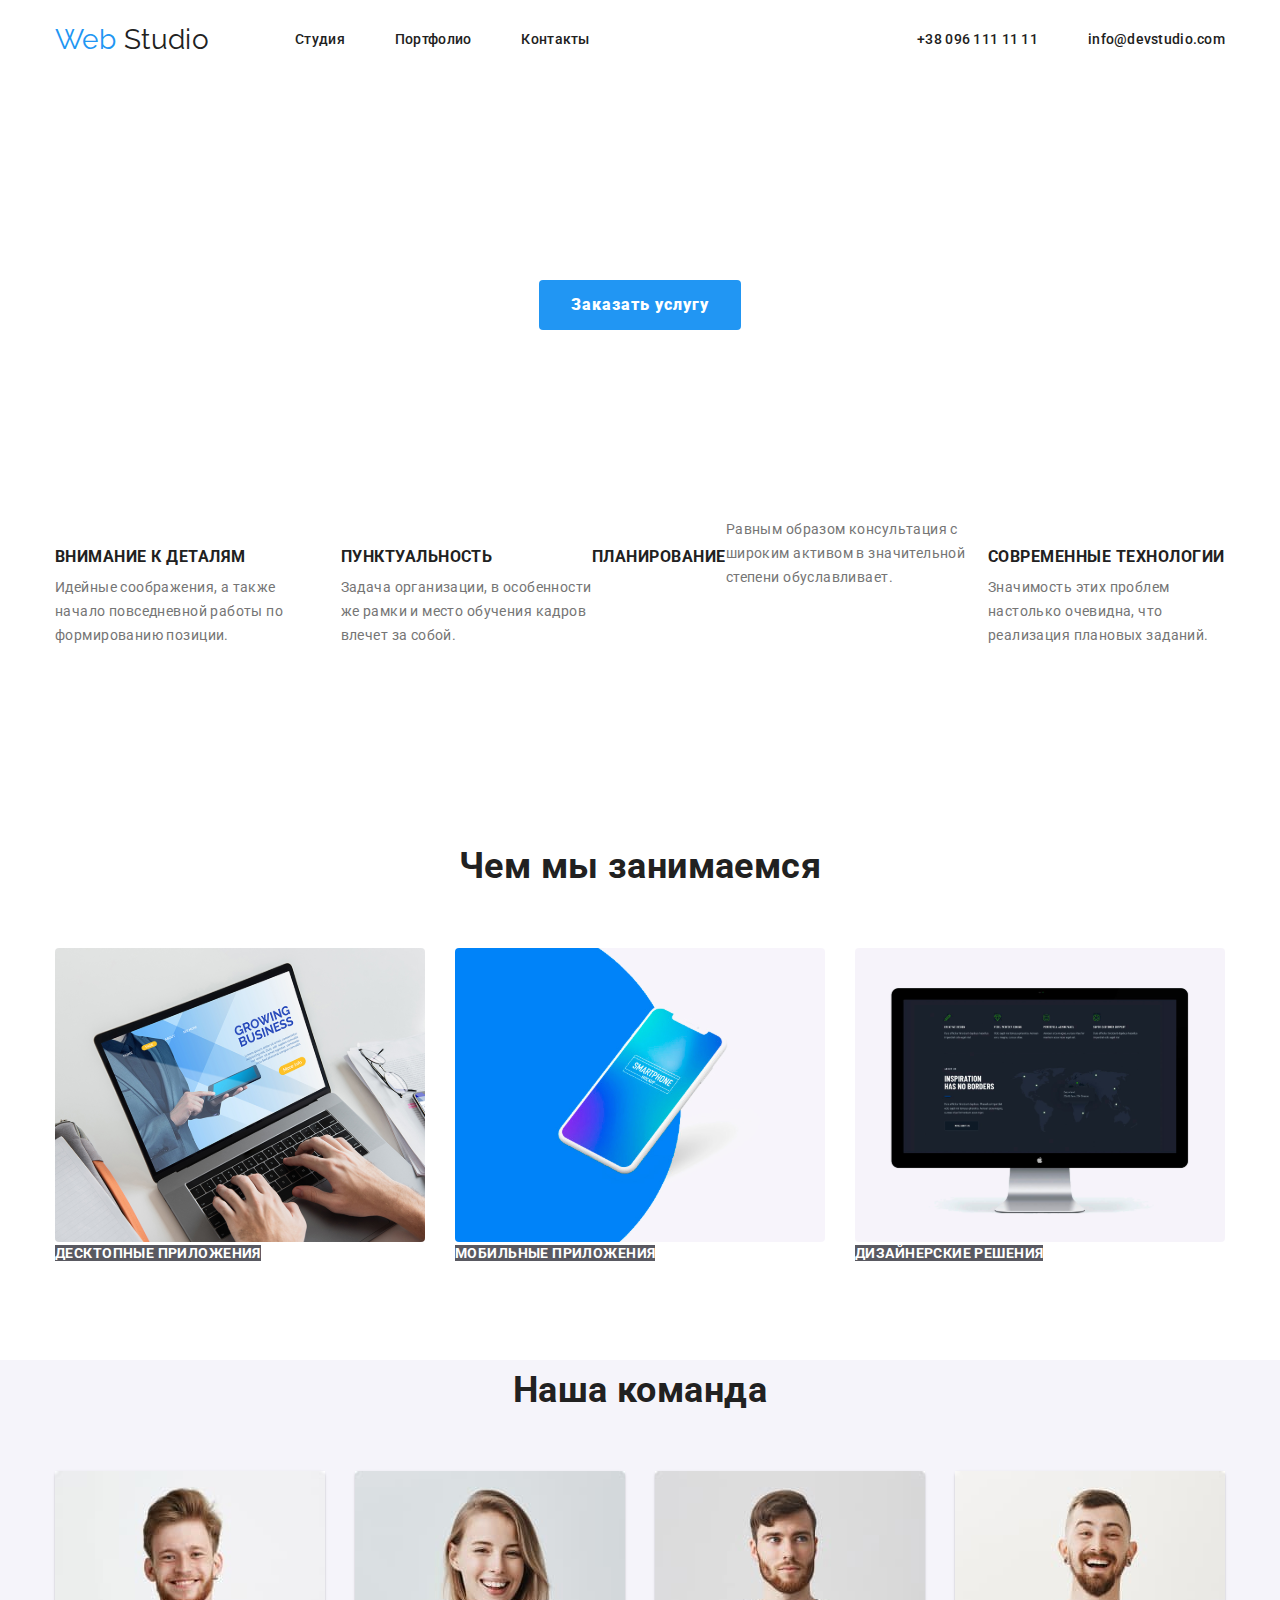
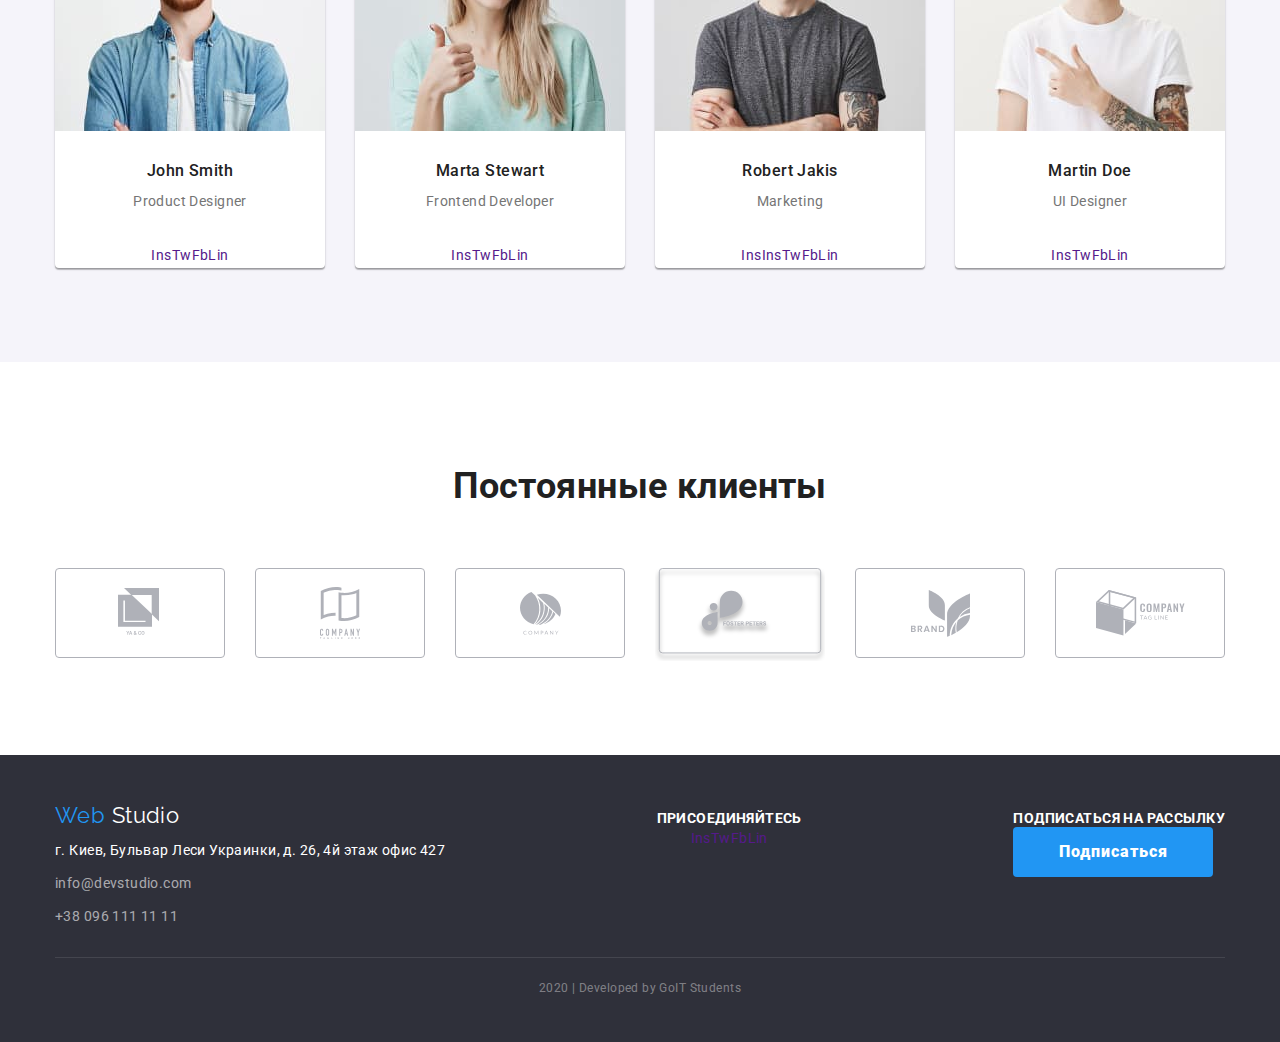
==== index.html @ 09b2787e "compress graphic" ====
<!DOCTYPE html>
<html lang="ru">
  <head>
    <meta charset="UTF-8" />
    <meta name="viewport" content="width=device-width, initial-scale=1.0" />
    <title>Web Studio</title>
    <link
      href="https://fonts.googleapis.com/css2?family=Raleway:wght@700&family=Roboto:wght@400;500;700;900&display=swap"
      rel="stylesheet"
    />
    <link
      rel="stylesheet"
      href="https://cdnjs.cloudflare.com/ajax/libs/modern-normalize/0.6.0/modern-normalize.min.css"
    />
    <link rel="stylesheet" href="./css/styles.css" />
  </head>
  <body>
    <!-- Head of page -->
    <header>
      <nav class="container site-nav">
        <a href="./index.html" class="logo list"><span>Web </span>Studio </a>
        <ul class="main-nav list">
          <li class="item"><a href="./index.html" class="link">Студия</a></li>
          <li class="item">
            <a href="./portfolio.html" class="link">Портфолио</a>
          </li>
          <li class="item"><a href="" class="link">Контакты</a></li>
        </ul>
        <ul class="contact-nav list">
          <li class="item">
            <a href="tel:+380961111111" class="link">+38 096 111 11 11</a>
          </li>
          <li class="item">
            <a href="mailto:info@devstudio.com" class="link"
              >info@devstudio.com</a
            >
          </li>
        </ul>
      </nav>
    </header>
    <main>
      <!-- Hero -->
      <section class="section hero">
        <h1 class="hero-title">эффективные решения для вашего бизнеса</h1>
        <a href="" class="button">Заказать услугу</a>
      </section>
      <!-- Feature 1 -->
      <section class="section">
        <div class="container">
          <ul class="features list">
            <li class="item">
             <h3 class="title">Внимание к деталям</h3>
              <p>
                Идейные соображения, а также начало повседневной работы по
                формированию позиции.
              </p>
            </li>
            <li class="item">
              <h3 class="title">Пунктуальность</h3>
              <p>
                Задача организации, в особенности же рамки и место обучения
                кадров влечет за собой.
              </p>
            </li>
            <h3 class="title">Планирование</h3>
              <p>
                Равным образом консультация с широким активом в значительной
                степени обуславливает.
              </p>
            </li>
            <li class="item">
              <h3 class="title">Современные технологии</h3>
              <p>
                Значимость этих проблем настолько очевидна, что реализация
                плановых заданий.
              </p>
            </li>
          </ul>
        </div>
      </section>
      <!-- Feature 2 -->
      <section class="section">
        <div class="container">
          <h2 class="section-title">Чем мы занимаемся</h2>
          <ul class="work list">
            <li class="item">
              <img src="./images/img1.svg" alt="" width="370" height="294" />
              <a href="" class="link">Десктопные приложения</a>
            </li>
            <li class="item">
              <img src="./images/img2.svg" alt="" width="370" height="294" />
              <a href="" class="link">Мобильные приложения</a>
            </li>
            <li class="item">
              <img src="./images/img3.svg" alt="" width="370" height="294" />
              <a href="" class="link">Дизайнерские решения</a>
            </li>
          </ul>
        </div>
      </section>
      <!-- Our Team -->
      <section class="section-team">
        <div class="container team-flex">
          <h2 class="section-title">Наша команда</h2>
          <ul class="team list">
            <li class="item">
              <img src="./images/photo1.jpg" alt="" width="270" height="260" />
              <h3 class="title">John Smith</h3>
              <p class="team-text">Product Designer</p>
              <ul class="social list">
                <li>
                  <a href="" aria-label="Ссылка на Instagram">Ins</a>
                </li>
                <li><a href="" aria-label="Ссылка на Twitter">Tw</a></li>
                <li><a href="" aria-label="Ссылка на Facebook">Fb</a></li>
                <li><a href="" aria-label="Ссылка на LinkedIn">Lin</a></li>
              </ul>
            </li>
            <li class="item">
              <img src="./images/photo2.jpg" alt="" width="270" height="260" />
              <h3 class="title">Marta Stewart</h3>
              <p class="team-text">Frontend Developer</p>
              <ul class="social list">
                <li>
                  <a href="" aria-label="Ссылка на Instagram">Ins</a>
                </li>
                <li><a href="" aria-label="Ссылка на Twitter">Tw</a></li>
                <li><a href="" aria-label="Ссылка на Facebook">Fb</a></li>
                <li><a href="" aria-label="Ссылка на LinkedIn">Lin</a></li>
              </ul>
            </li>
            <li class="item">
              <img src="./images/photo3.jpg" alt="" width="270" height="260" />
              <h3 class="title">Robert Jakis</h3>
              <p class="team-text">Marketing</p>
              <ul class="social list">
                <li>
                  <a href="" aria-label="Ссылка на Instagram">Ins</a>
                </li>
                <li>
                  <a href="" aria-label="Ссылка на Instagram">Ins</a>
                </li>
                <li><a href="" aria-label="Ссылка на Twitter">Tw</a></li>
                <li><a href="" aria-label="Ссылка на Facebook">Fb</a></li>
                <li><a href="" aria-label="Ссылка на LinkedIn">Lin</a></li>
              </ul>
            </li>
            <li class="item">
              <img src="./images/photo4.jpg" alt="" width="270" height="260" />
              <h3 class="title">Martin Doe</h3>
              <p class="team-text">UI Designer</p>
              <ul class="social list">
                <li>
                  <a href="" aria-label="Ссылка на Instagram">Ins</a>
                </li>
                <li><a href="" aria-label="Ссылка на Twitter">Tw</a></li>
                <li><a href="" aria-label="Ссылка на Facebook">Fb</a></li>
                <li><a href="" aria-label="Ссылка на LinkedIn">Lin</a></li>
              </ul>
            </li>
          </ul>
        </div>
      </section>
      <section class="section">
        <div class="container">
          <h2 class="section-title">Постоянные клиенты</h2>
          <ul class="list clients">
            <li class="item">
              <a href="">
                <img
                  src="./images/client1.svg"
                  alt="Лого компании"
                  width="175"
                  height="90"
                />
              </a>
            </li>
            <li class="item">
              <a href="">
                <img
                  src="./images/client2.svg"
                  alt="Лого компании"
                  width="175"
                  height="90"
                />
              </a>
            </li>
            <li class="item">
              <a href="">
                <img
                  src="./images/client3.svg"
                  alt="Лого компании"
                  width="175"
                  height="90"
                />
              </a>
            </li>
            <li class="item">
              <a href="">
                <img
                  src="./images/client4.svg"
                  alt="Лого компании"
                  width="175"
                  height="90"
                />
              </a>
            </li>
            <li class="item">
              <a href="">
                <img
                  src="./images/client5.svg"
                  alt="Лого компании"
                  width="175"
                  height="90"
                />
              </a>
            </li>
            <li class="item">
              <a href="">
                <img
                  src="./images/client6.svg"
                  alt="Лого компании"
                  width="175"
                  height="90"
                />
              </a>
            </li>
          </ul>
        </div>
      </section>
    </main>
    <!-- Footer -->
    <footer class="page-footer">
      <div class="container">
        <div class="footer-content">
          <div class="footer-contacts">
            <a href="./index.html" class="logo-footer list"
              ><span>Web </span>Studio
            </a>
            <address class="adress">
              <p class="adress-map">
                г. Киев, Бульвар Леси Украинки, д. 26, 4й этаж офис 427
              </p>
              <ul class="list">
                <li class="element">
                  <a href=" " class="link"> info@devstudio.com</a>
                </li>
                <li class="element">
                  <a href="" class="link"> +38 096 111 11 11</a>
                </li>
              </ul>
            </address>
          </div>
          <div class="footer-social">
            <p class="label">присоединяйтесь</p>
            <ul class="social list">
              <li>
                <a href="" aria-label="Ссылка на Instagram">Ins</a>
              </li>
              <li><a href="" aria-label="Ссылка на Twitter">Tw</a></li>
              <li><a href="" aria-label="Ссылка на Facebook">Fb</a></li>
              <li><a href="" aria-label="Ссылка на LinkedIn">Lin</a></li>
            </ul>
          </div>
          <div class="subscribe">
            <p class="label">подписаться на рассылку</p>
            <a href="" class="button">Подписаться</a>
          </div>
        </div>
        <p class="copyright">
          2020 | Developed by GoIT Students
        </p>
      </div>
    </footer>
  </body>
</html>
---- css/styles.css ----
:root {
  --primary-text-color: #757575;
  --title-text-color: #212121;
  --font-text-color: #ffffff;
  --button-color: #2196f3;
  --primary-white-color: #ffffff;
  --secondary-bgr-color: #f5f4fa;
  --link-bgr-color: rgba(47, 48, 58, 0.8);
  --footer-bgr-color: #2f303a;
}
body {
  background-color: var(--primary-white-color);
  color: var(--primary-text-color);
  font-family: "Roboto", sans-serif;
  letter-spacing: 0.03em;
  font-size: 14px;
  line-height: 1.71;
}

/* Utilities */

.container {
  width: 1200px;
  padding-left: 15px;
  padding-right: 15px;
  margin-left: auto;
  margin-right: auto;
}

.list {
  list-style: none;
  margin: 0;
  padding: 0;
  text-decoration: none;
}

p {
  margin: 0;
  padding: 0;
}

a {
  text-decoration: none;
}

img {
  display: block;
  max-width: 100%;
  height: auto;
}

/* Site nav */

.site-nav {
  display: flex;
  align-items: center;
}

/* Logo */
.logo {
  color: var(--title-text-color);
  font-family: "Raleway", sans-serif;
  font-size: 28px;
  line-height: 1.14;
  text-decoration: none;
}

.logo span {
  color: var(--button-color);
}

.logo:hover,
.logo:focus {
  color: var(--button-color);
}

.main-nav .link {
  display: block;
  padding-top: 32px;
  padding-bottom: 32px;

  font-weight: 500;
  line-height: 1.14;
  letter-spacing: 0.02em;
  color: var(--title-text-color);
  cursor: pointer;
}

.main-nav {
  display: flex;
  margin-left: 86px;
}

.main-nav .item + .item {
  margin-left: 50px;
}

.contact-nav {
  display: flex;
  margin-left: auto;
}

.contact-nav .item + .item {
  margin-left: 50px;
}

.contact-nav .link {
  font-weight: 500;
  line-height: 1.14;
  letter-spacing: 0.02em;
  color: var(--title-text-color);
  cursor: pointer;
}
.link:hover,
.link:focus {
  color: var(--button-color);
}

.sub {
  font-weight: 400;
  font-size: 16px;
  line-height: 1.87;
}

/* Hero */

.hero {
  text-align: center;
}

.hero-title {
  margin-top: 0;
  margin-bottom: 46px;
  font-weight: 900;
  font-size: 44px;
  line-height: 1.36;
  letter-spacing: 0.06em;
  text-transform: uppercase;

  color: var(--font-text-color);
}
/* Section */

.section {
  padding-top: 94px;
  padding-bottom: 94px;
}

.section-title {
  margin-top: 0;
  margin-bottom: 50px;
  font-weight: 700;
  font-size: 36px;
  text-align: center;
  color: var(--title-text-color);
}

/* Features */

.features {
  display: flex;
}

.features .item {
  max-width: 270px;
}

.features .item + .item {
  margin-left: 30px;
}

.features .title {
  margin: 0;
  padding-top: 30px;
  padding-bottom: 10px;
  font-weight: 700;
  line-height: 1.14;
  letter-spacing: 0.03em;
  text-transform: uppercase;
  color: var(--title-text-color);
}

/* Work list */

.work {
  display: flex;
}

.work .item {
  max-width: 370px;
  border-radius: 4px;
}

.work .item + .item {
  margin-left: 30px;
}

.work a {
  color: var(--font-text-color);
  font-weight: 700;
  line-height: 1.14;
  text-align: center;
  text-transform: uppercase;
}

.work .link {
  background-color: var(--link-bgr-color);
  cursor: pointer;
}

/* Team */

.section-team {
  padding-top: 94;
  padding-bottom: 94px;
  background-color: var(--secondary-bgr-color);
}

.team {
  display: flex;
}

.team .item {
  max-width: 270px;
  text-align: center;
  box-shadow: 0px 2px 1px rgba(0, 0, 0, 0.2), 0px 1px 1px rgba(0, 0, 0, 0.14),
    0px 1px 3px rgba(0, 0, 0, 0.12);
  border-radius: 4px;
  background-color: var(--primary-white-color);
}

.team .item + .item {
  margin-left: 30px;
}

.team .title {
  margin: 0;
  padding-top: 30px;
  padding-bottom: 10px;
  font-weight: 500;
  font-size: 16px;
  line-height: 1.19;
  color: var(--title-text-color);
}

.team-text {
  margin-bottom: 29.88px;
}

.button {
  display: inline-block;
  min-width: 200px;
  border-radius: 4px;
  padding: 10px 32px;
  text-align: center;
  font-weight: 900;
  font-size: 16px;
  line-height: 1.87;
  letter-spacing: 0.06em;

  color: var(--font-text-color);
  background-color: var(--button-color);

  cursor: pointer;
}
.button:hover,
.button:focus {
  color: var(--primary-white-color);
}

.social {
  display: flex;
  justify-content: center;
}

/* 
Clients */

.clients {
  display: flex;
}
.clients .item {
  max-width: 170px;
  cursor: pointer;
}

.clients .item + .item {
  margin-left: 30px;
}

.clients .item:hover,
.clients .item:focus {
  background-color: var(--button-color);
}

/* Portfolio */

.section-examples {
  padding-top: 94px;
  padding-top: 94px;
}

.button-secondary {
  display: inline-block;
  border-radius: 4px;
  padding: 6px 22px;
  border-width: 0;

  font-weight: 500;
  font-size: 16px;
  line-height: 1.63;
  text-align: center;
  color: var(--title-text-color);
  background-color: var(--secondary-bgr-color);

  cursor: pointer;
}
.button-secondary:hover,
.button-secondary:focus {
  color: var(--button-color);
}

.button-flex {
  display: flex;
  justify-content: center;
  padding-bottom: 50px;
}

.button-flex .item + .item {
  margin-left: 8px;
}

.button-secondary:hover,
.button-secondary:focus {
  color: var(--button-color);
}

.examples {
  display: flex;
  padding-bottom: 94px;
}

.flex-container {
  display: flex;
  flex-wrap: wrap;
}

.flex-element {
  max-width: 370px;
  margin-right: 30px;
  margin-bottom: 30px;
  border-top-left-radius: 5px;
  border-top-right-radius: 5px;
}

.flex-element:nth-child(3n) {
  margin-right: 0;
}

.flex-element:nth-last-child(-n + 3) {
  margin-bottom: 0;
}

.list-title {
  margin: 0;
  padding-bottom: 4px;
  font-weight: 700;
  font-size: 18px;
  line-height: 2;
  letter-spacing: 0.06em;
  color: var(--title-text-color);
}

.background-text {
  font-weight: normal;
  font-size: 18px;
  line-height: 1.56;
  color: var(--font-text-color);
}

.content {
  padding: 20px 24px;
  border-bottom: 1px solid #eeeeee;
  border-left: 1px solid #eeeeee;
  border-right: 1px solid #eeeeee;
  border-bottom-left-radius: 5px;
  border-bottom-right-radius: 5px;
}

/* Footer */
.page-footer {
  padding-top: 48px;
  padding-bottom: 21px;
  background-color: var(--footer-bgr-color);
}

.footer-content {
  display: flex;
  align-items: baseline;
  justify-content: space-between;
  padding-bottom: 28px;
}

.logo-footer {
  display: inline-block;
  margin-bottom: 10px;

  color: var(--font-text-color);
  font-family: "Raleway", sans-serif;
  font-size: 22px;
  line-height: 1.18;
  text-decoration: none;
}
.logo-footer span {
  color: var(--button-color);
}

.copyright {
  padding-top: 18px;
  padding-bottom: 21px;
  border-top: 1px solid rgba(255, 255, 255, 0.1);

  background-color: var(--footer-bgr-color);
  font-weight: 400;
  font-size: 12px;
  line-height: 2;
  text-align: center;
  color: rgba(255, 255, 255, 0.4);
}

.label {
  font-weight: 700;
  line-height: 1.14;
  text-transform: uppercase;
  color: var(--font-text-color);
}

.adress {
  font-style: normal;
  font-weight: 400;
  color: var(--font-text-color);
  text-decoration: none;
}
.adress .link {
  font-weight: 400;
  color: rgba(255, 255, 255, 0.6);
}
.adress .element + .element {
  margin-top: 9px;
}
.adress-map {
  margin-bottom: 9px;
}
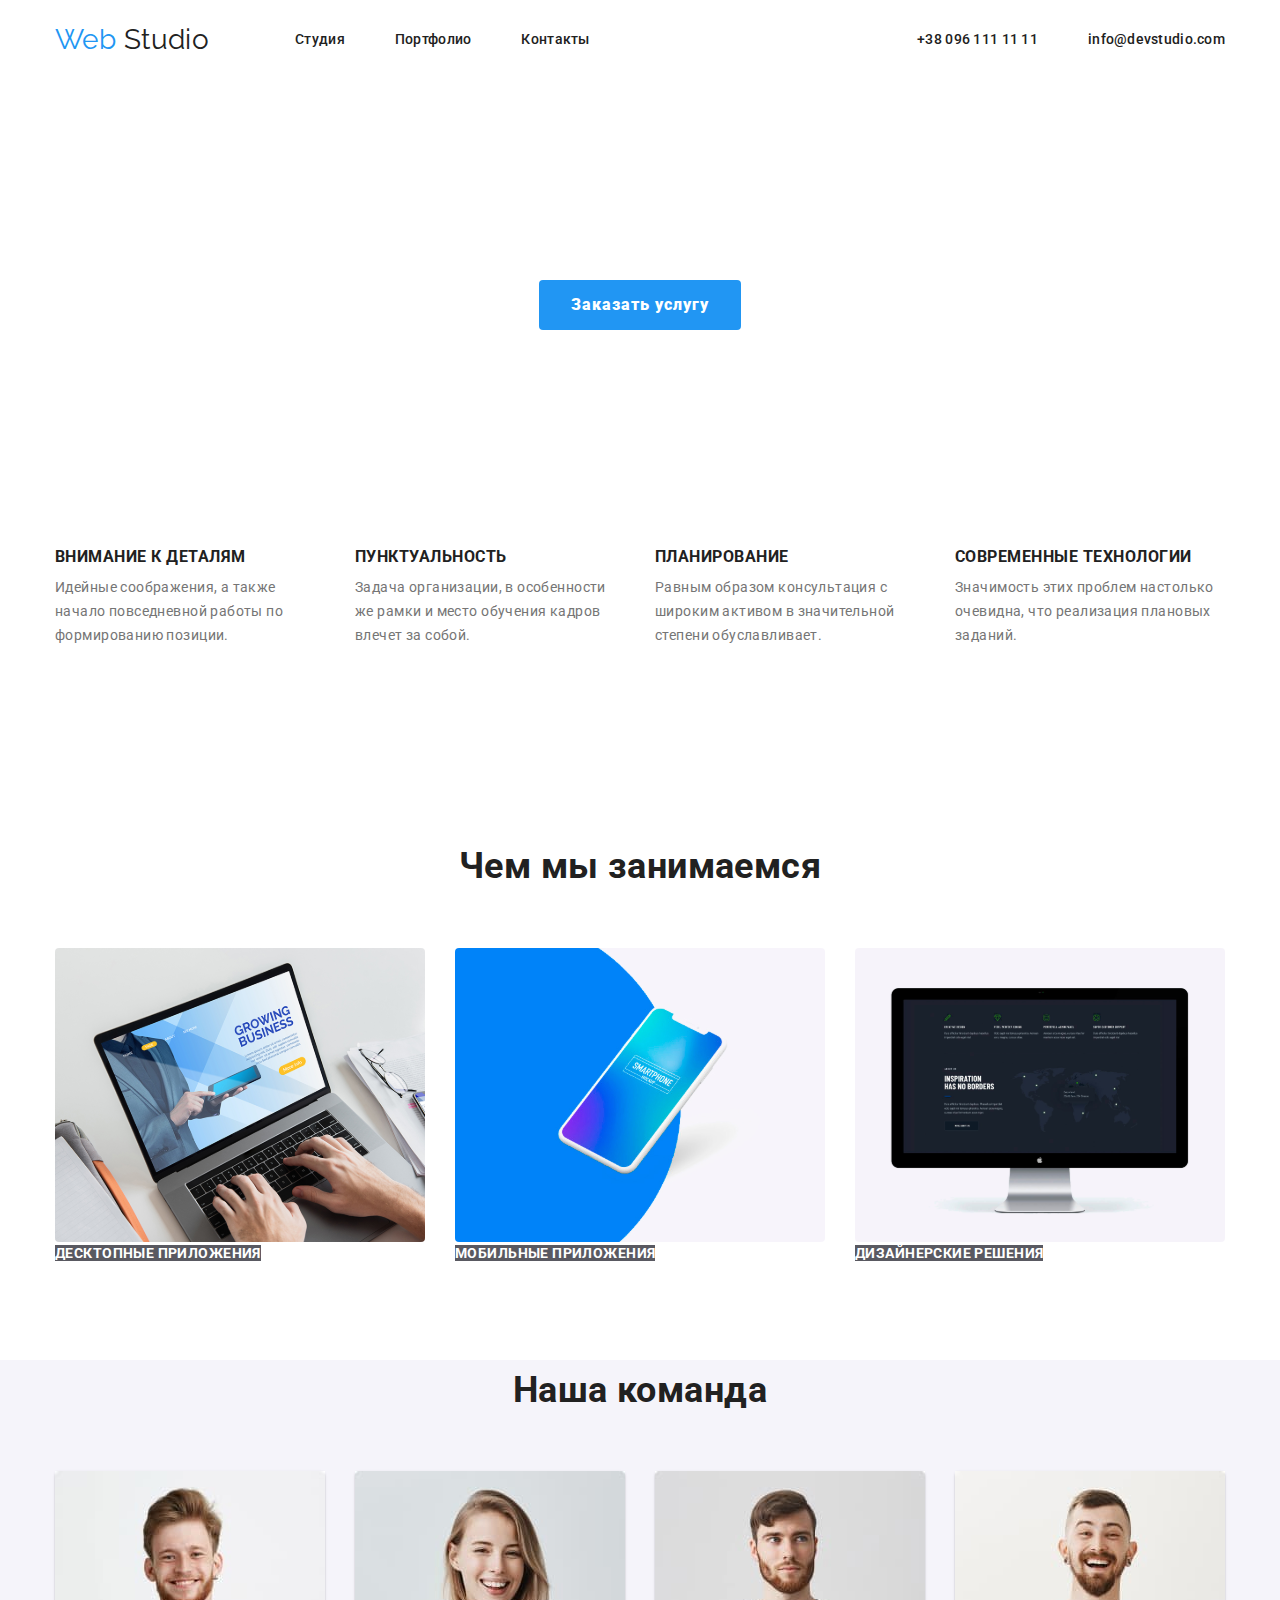
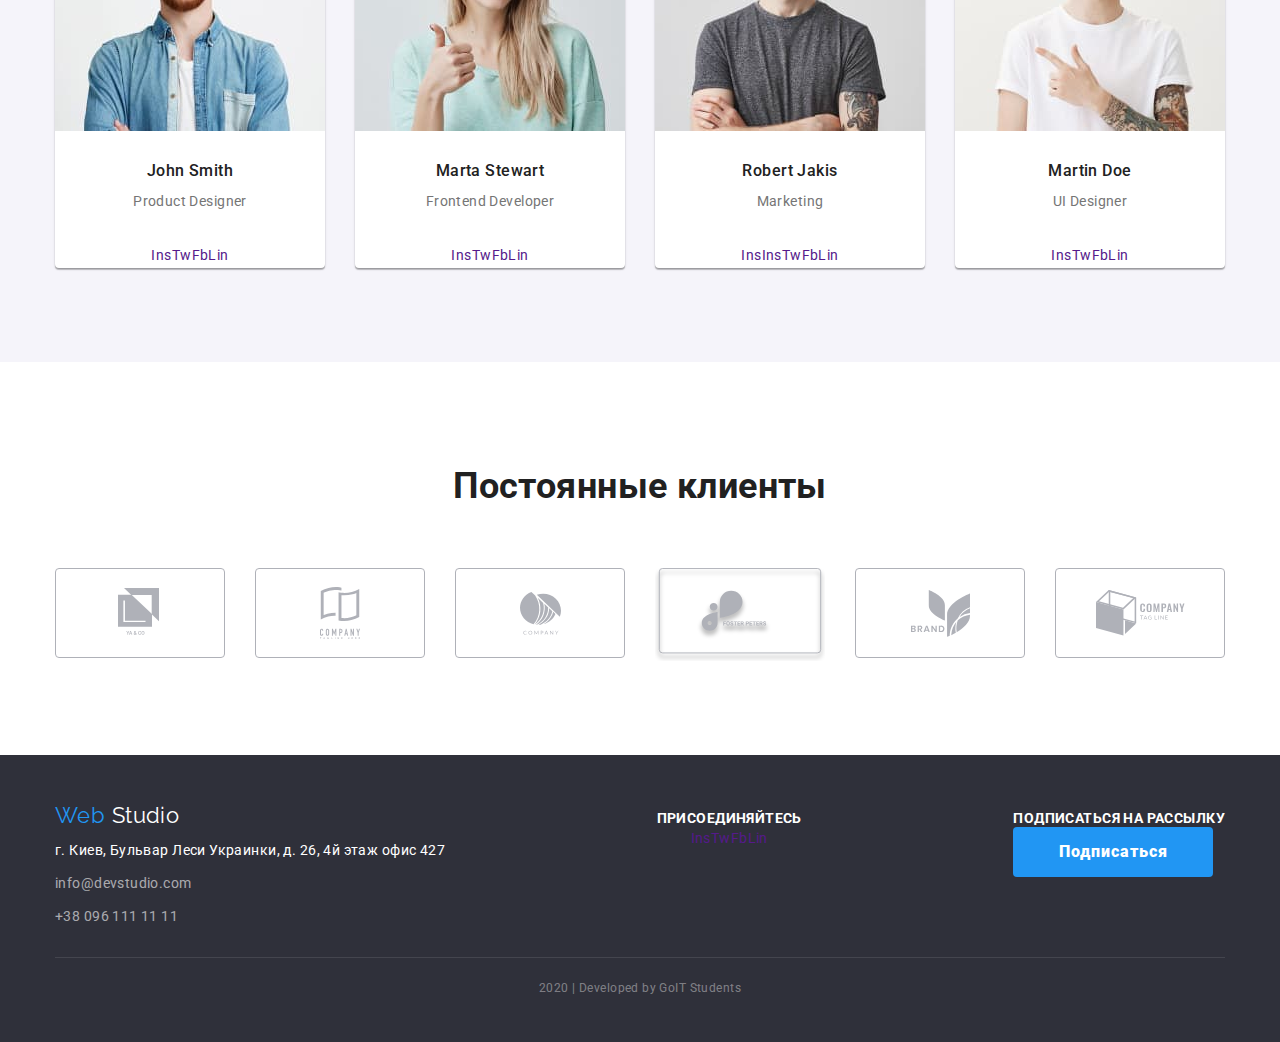
==== commit e87cecfd: "edit code" ====
--- a/index.html
+++ b/index.html
@@ -49,7 +49,7 @@
         <div class="container">
           <ul class="features list">
             <li class="item">
-             <h3 class="title">Внимание к деталям</h3>
+              <h3 class="title">Внимание к деталям</h3>
               <p>
                 Идейные соображения, а также начало повседневной работы по
                 формированию позиции.
@@ -62,7 +62,8 @@
                 кадров влечет за собой.
               </p>
             </li>
-            <h3 class="title">Планирование</h3>
+            <li class="item">
+              <h3 class="title">Планирование</h3>
               <p>
                 Равным образом консультация с широким активом в значительной
                 степени обуславливает.
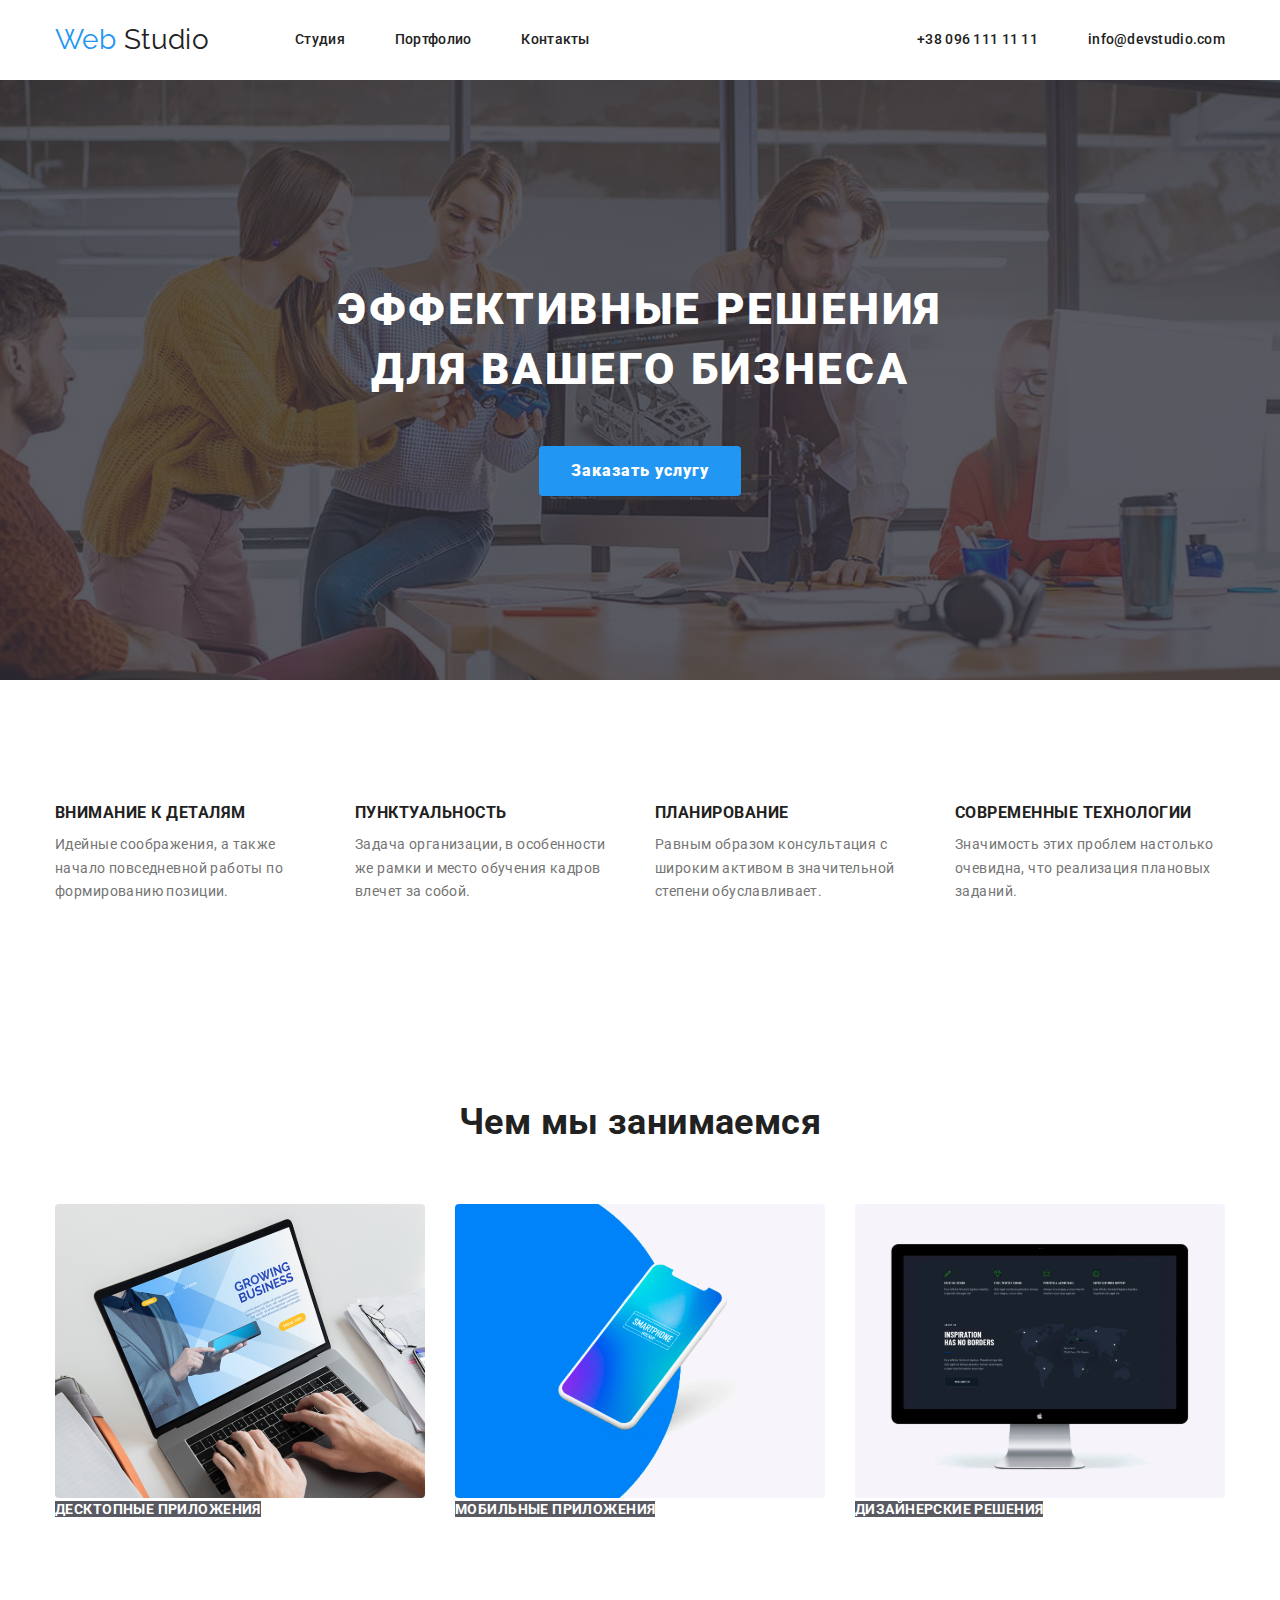
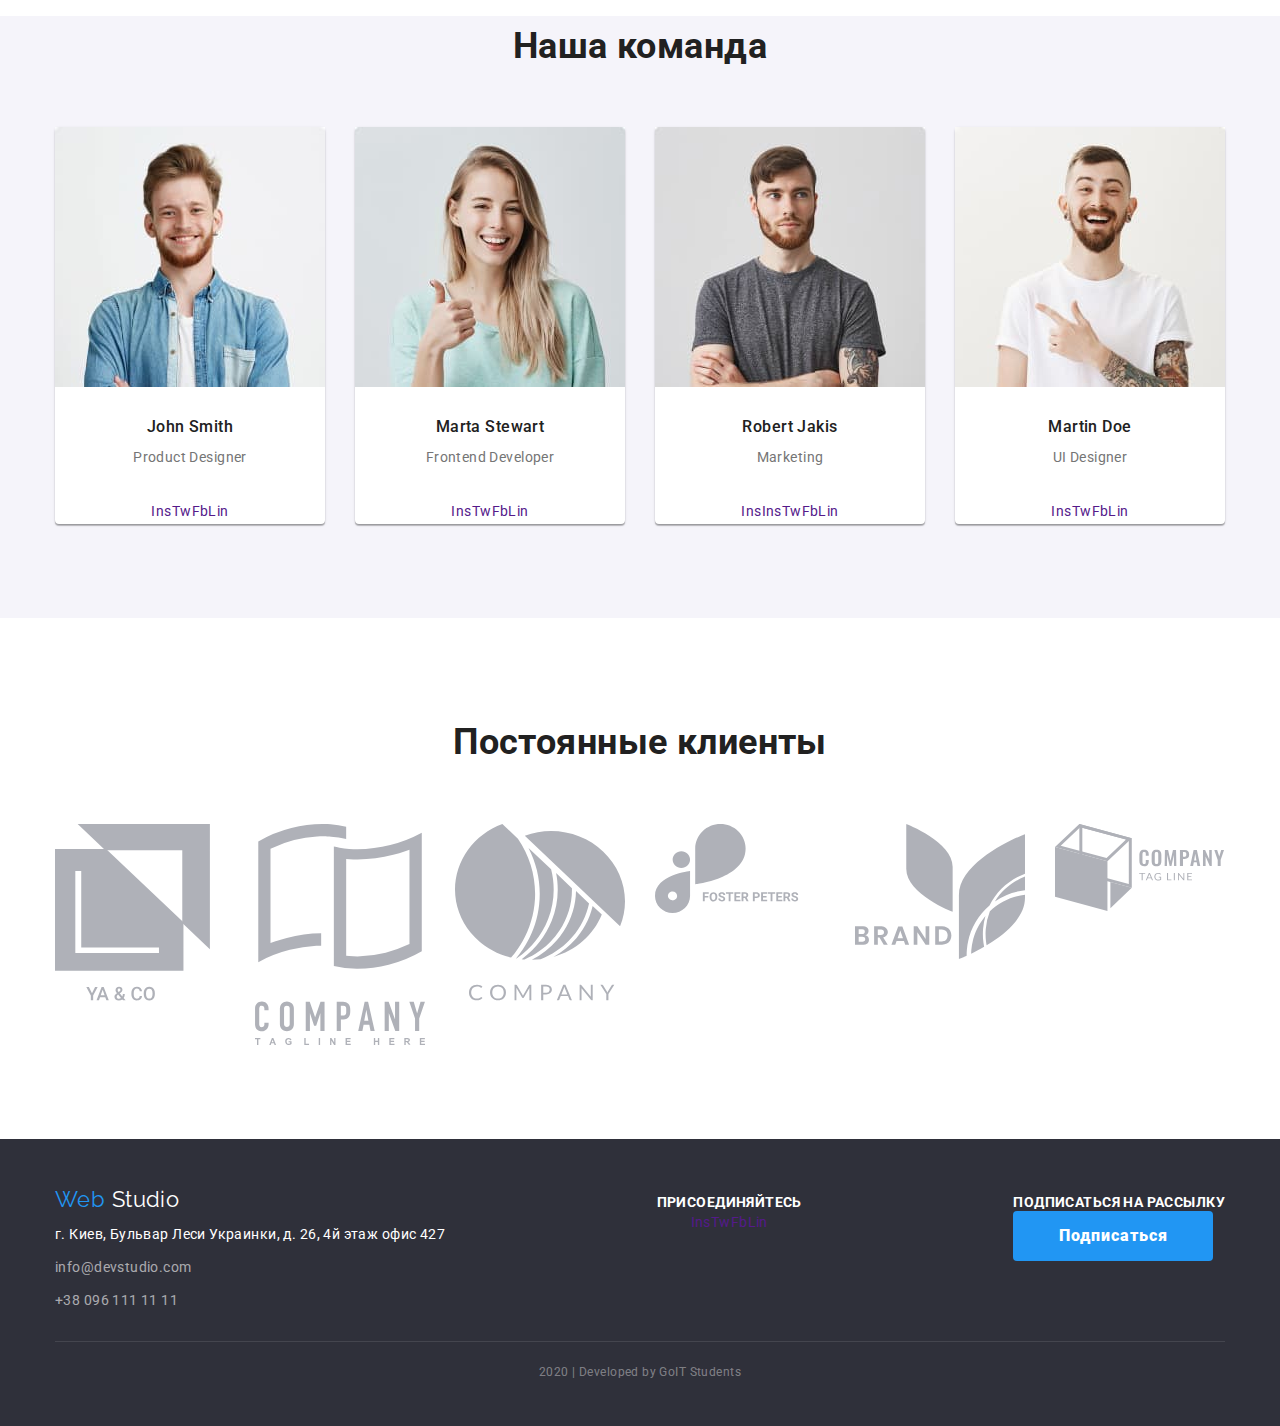
==== commit 4cdcef8a: "edit hero section styles" ====
--- a/index.html
+++ b/index.html
@@ -40,8 +40,11 @@
     </header>
     <main>
       <!-- Hero -->
-      <section class="section hero">
-        <h1 class="hero-title">эффективные решения для вашего бизнеса</h1>
+      <section class="hero">
+        <h1 class="hero-title">
+          эффективные решения <br />
+          для вашего бизнеса
+        </h1>
         <a href="" class="button">Заказать услугу</a>
       </section>
       <!-- Feature 1 -->
--- a/css/styles.css
+++ b/css/styles.css
@@ -125,12 +125,30 @@
 /* Hero */
 
 .hero {
-  text-align: center;
+  max-width: 1600px;
+  height: 600px;
+  margin-left: auto;
+  margin-right: auto;
+  padding-top: 200px;
+  padding-bottom: 200px;
+  text-align: center;
+  background-image: linear-gradient(
+      to right,
+      rgba(47, 48, 58, 0.8),
+      rgba(47, 48, 58, 0.8)
+    ),
+    url("../images/Header.jpg");
+
+  background-repeat: no-repeat;
+  background-position: center;
+  background-size: cover;
+  background-color: darkgray;
 }
 
 .hero-title {
-  margin-top: 0;
-  margin-bottom: 46px;
+  margin: 0;
+  padding-top: 200;
+  padding-bottom: 46px;
   font-weight: 900;
   font-size: 44px;
   line-height: 1.36;
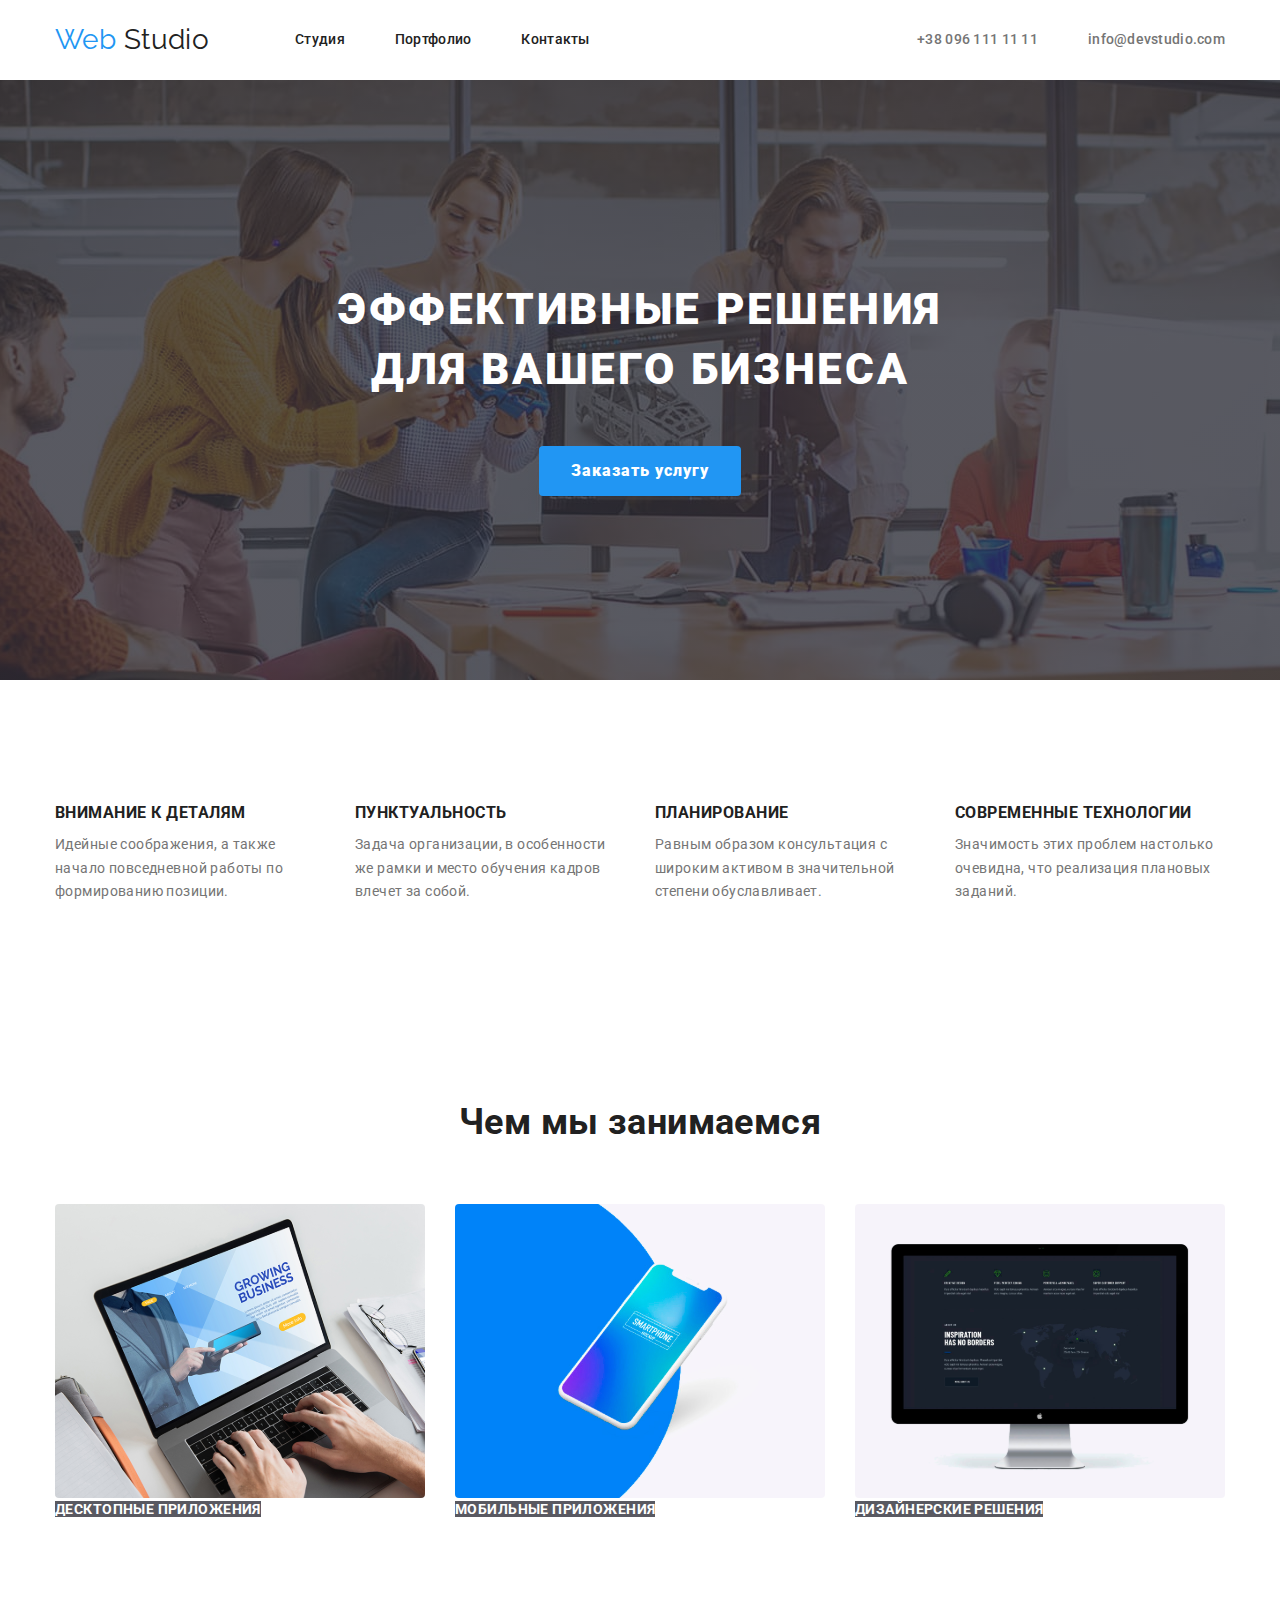
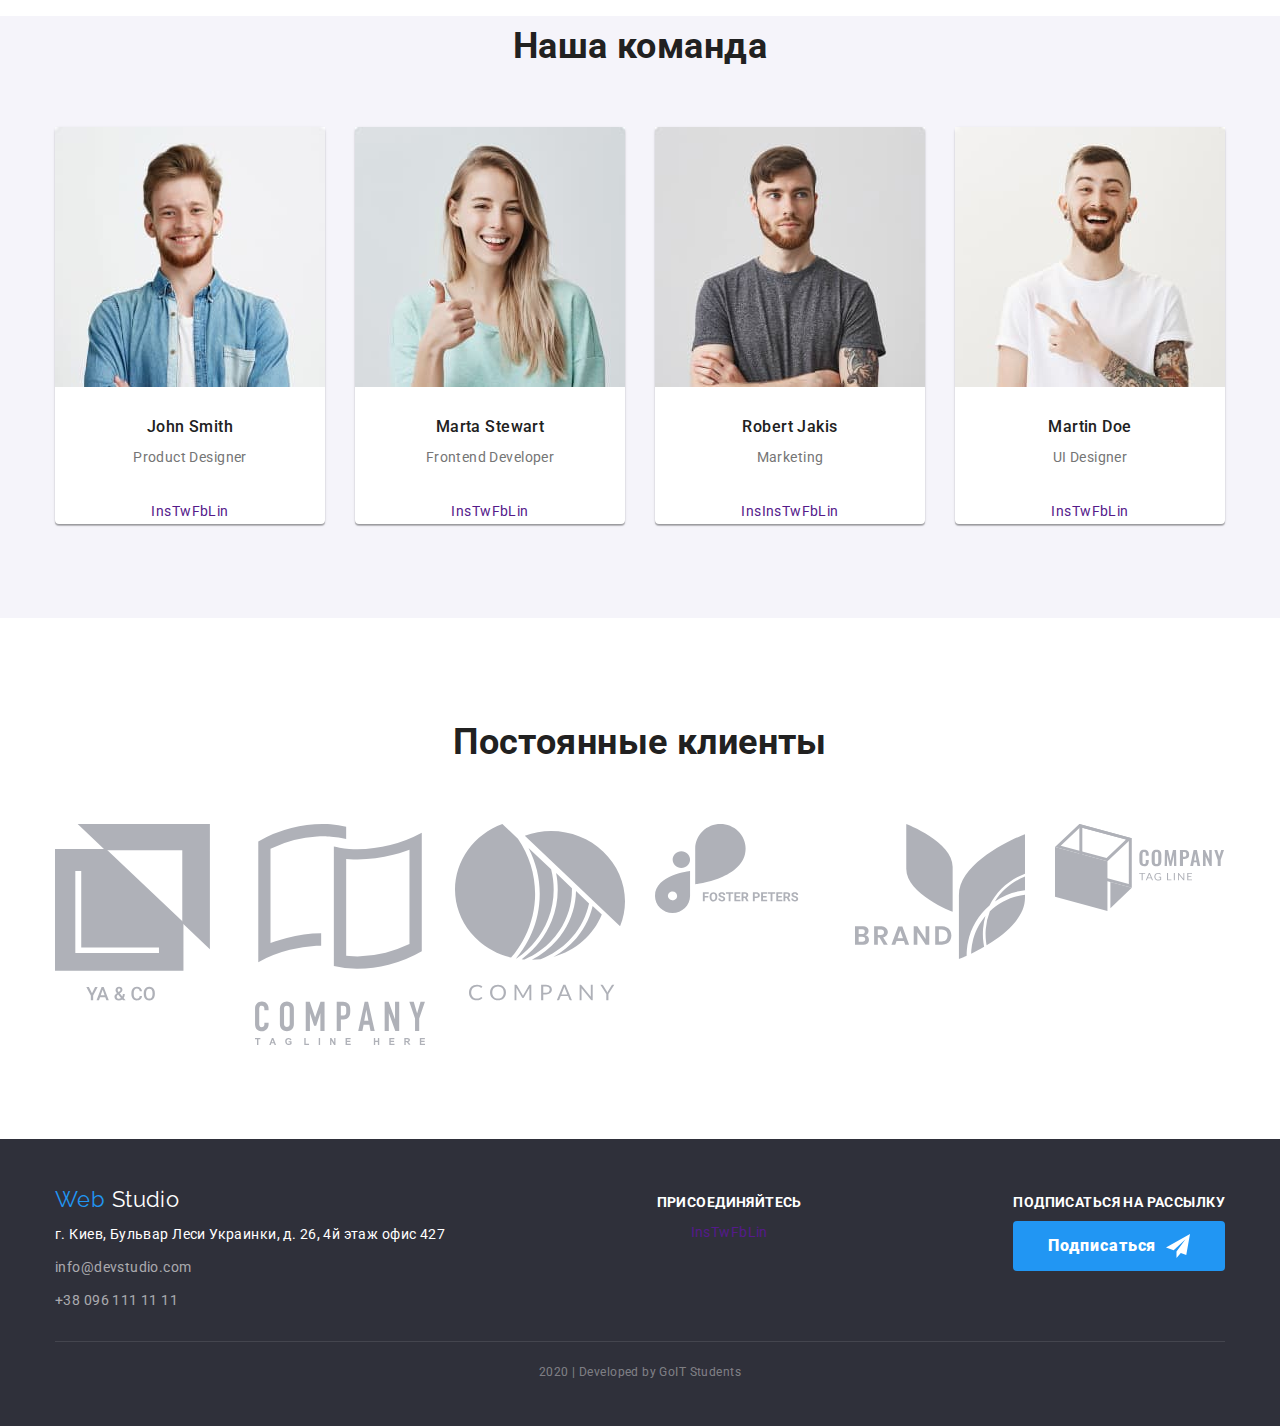
==== commit df2074a4: "add inline-svg" ====
--- a/index.html
+++ b/index.html
@@ -268,7 +268,12 @@
           </div>
           <div class="subscribe">
             <p class="label">подписаться на рассылку</p>
-            <a href="" class="button">Подписаться</a>
+            <a href="" class="button-send"
+              >Подписаться
+              <svg class="send-icon">
+                <use href="./images/symbol-defs.svg#iconsend"></use>
+              </svg>
+            </a>
           </div>
         </div>
         <p class="copyright">
--- a/css/styles.css
+++ b/css/styles.css
@@ -108,7 +108,7 @@
   font-weight: 500;
   line-height: 1.14;
   letter-spacing: 0.02em;
-  color: var(--title-text-color);
+  color: var(--primary-text-color);
   cursor: pointer;
 }
 .link:hover,
@@ -447,6 +447,8 @@
 }
 
 .label {
+  margin-bottom: 10px;
+
   font-weight: 700;
   line-height: 1.14;
   text-transform: uppercase;
@@ -469,3 +471,32 @@
 .adress-map {
   margin-bottom: 9px;
 }
+.send-icon {
+  width: 24px;
+  height: 24px;
+  margin-left: 10px;
+}
+.button-send {
+  display: flex;
+  justify-content: center;
+  align-items: center;
+  padding: 10px 32px;
+
+  min-width: 200px;
+  border-radius: 4px;
+
+  text-align: center;
+  font-weight: 900;
+  font-size: 16px;
+  line-height: 1.87;
+  letter-spacing: 0.06em;
+
+  color: var(--font-text-color);
+  background-color: var(--button-color);
+
+  cursor: pointer;
+}
+.button-send:hover,
+.button-send:focus {
+  color: var(--primary-white-color);
+}
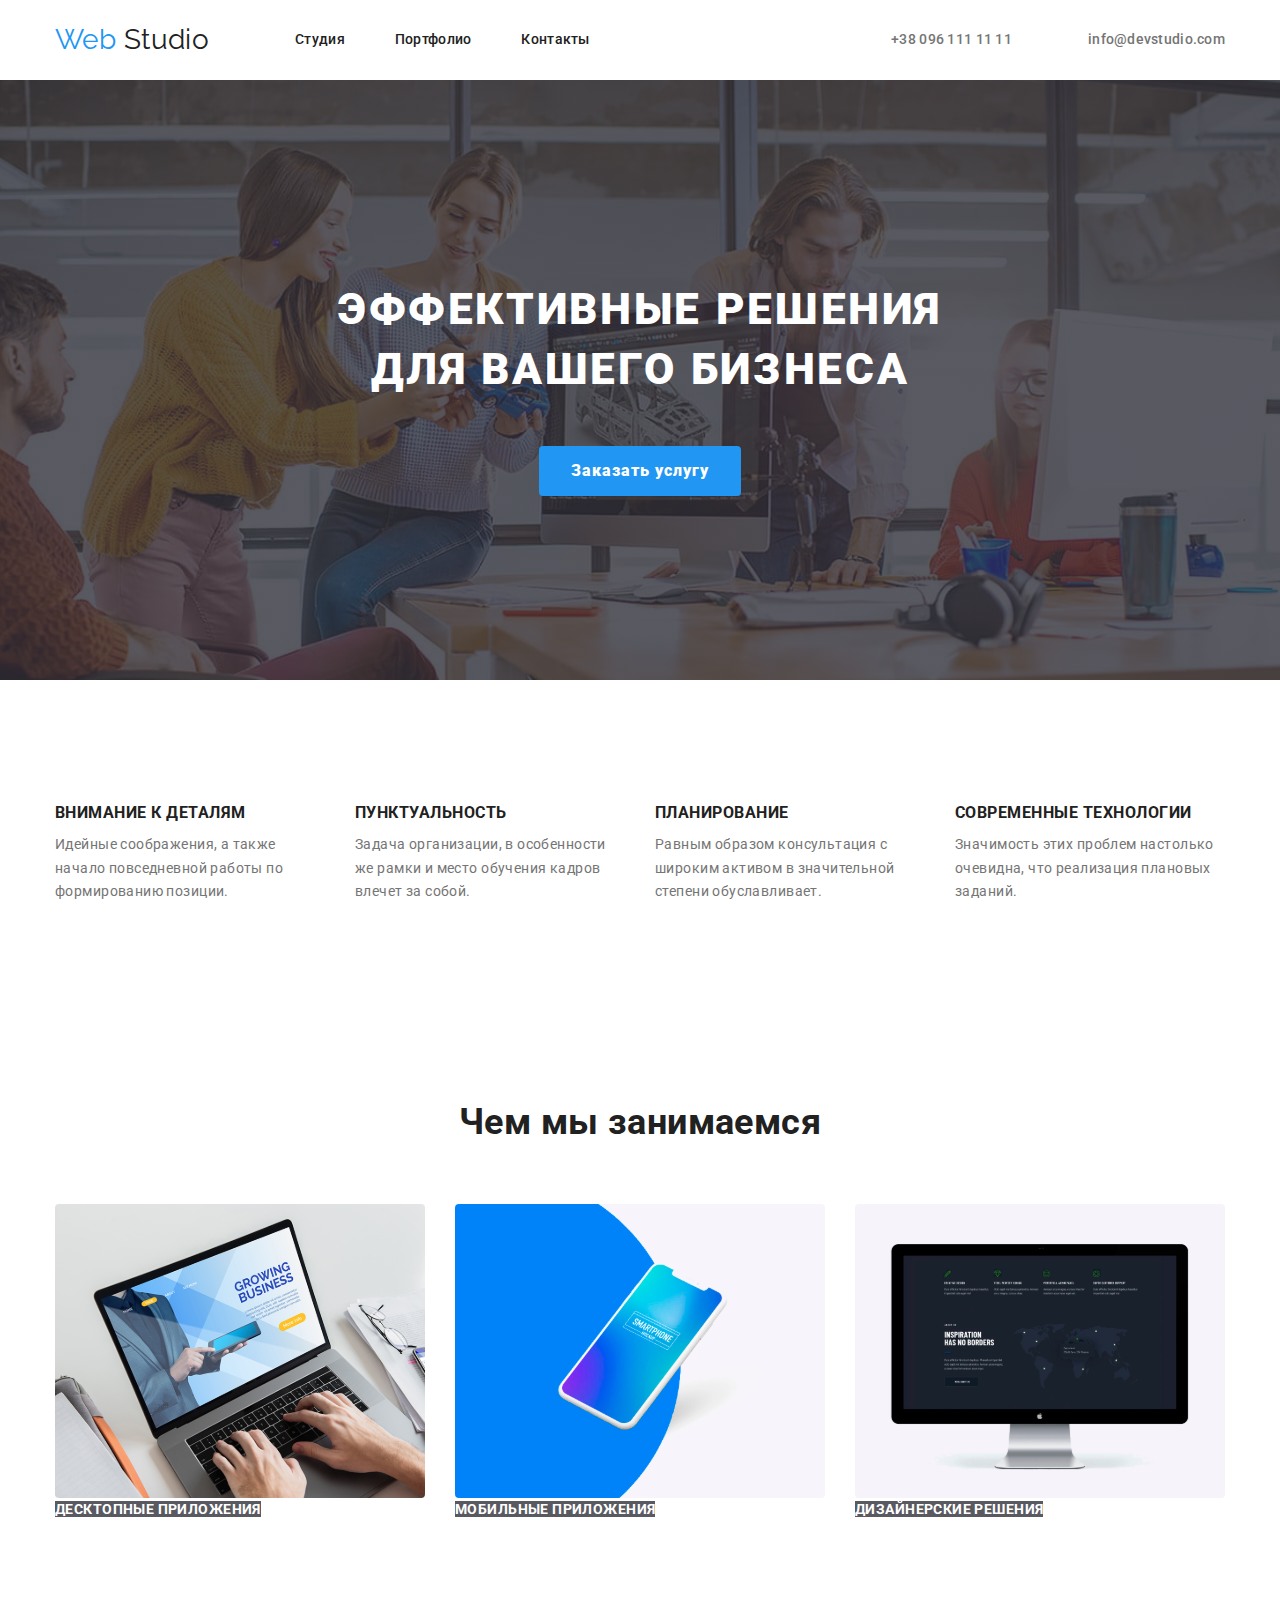
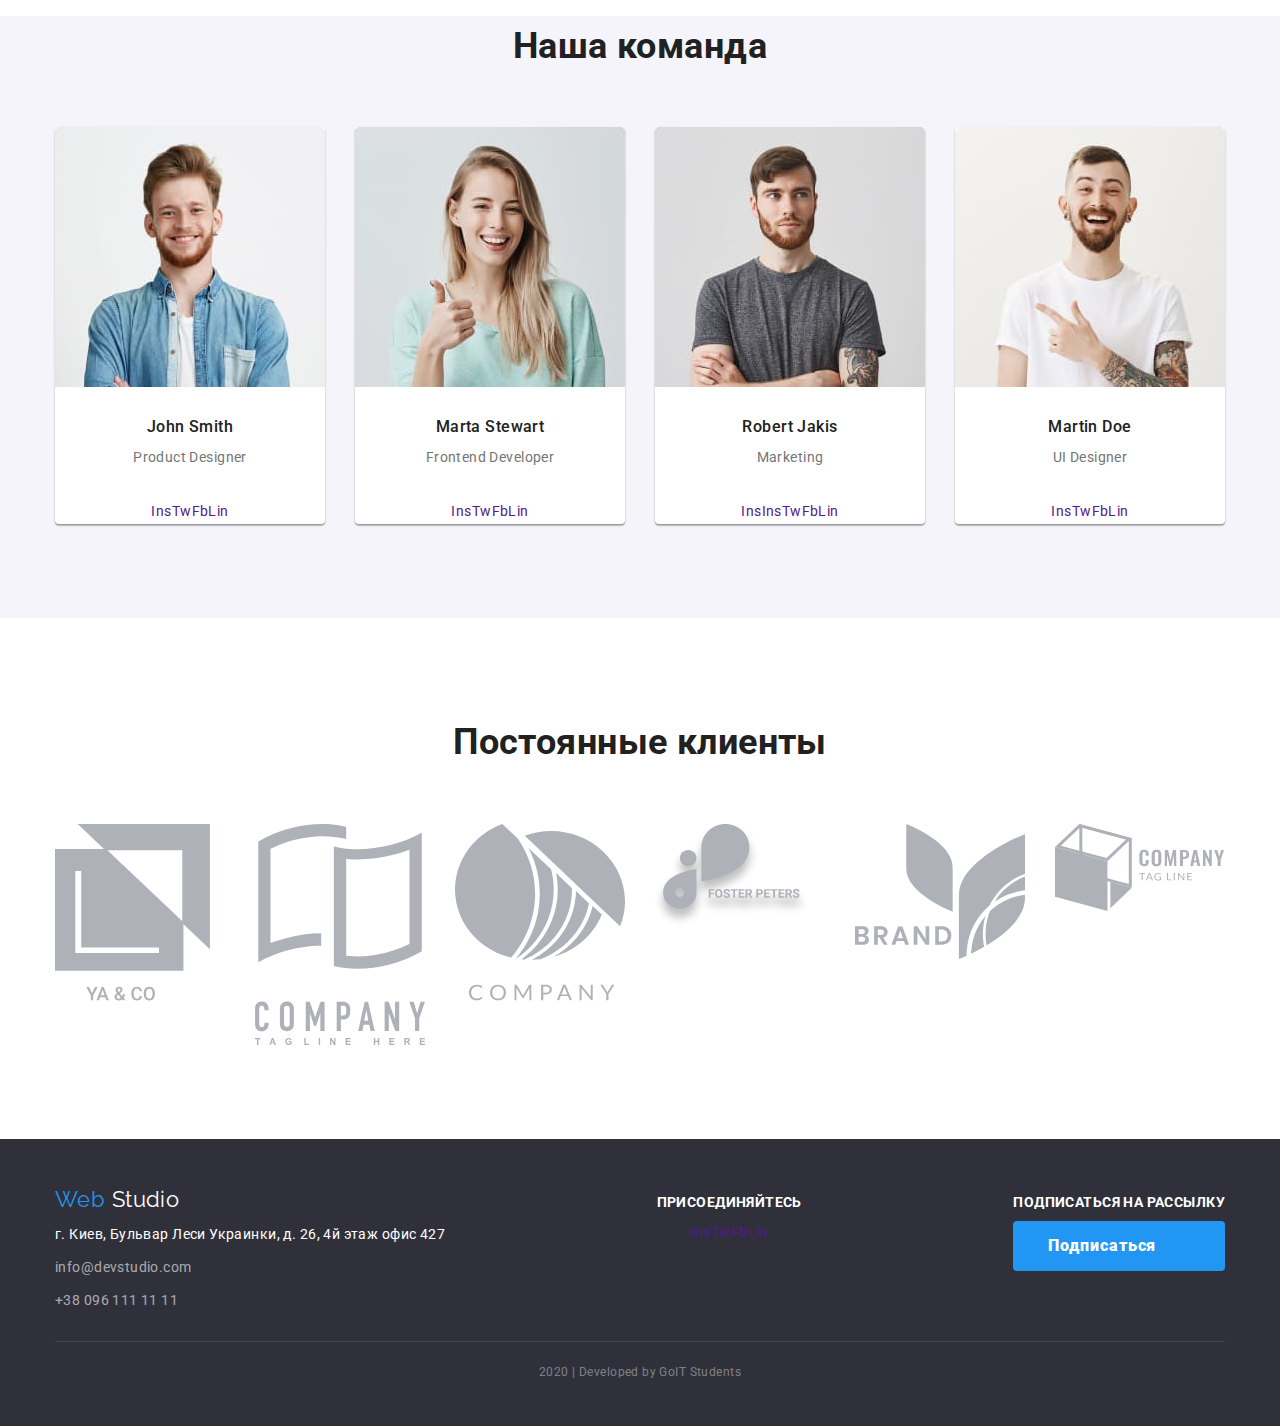
==== commit 68a20c4b: "dowload svg" ====
--- a/index.html
+++ b/index.html
@@ -28,11 +28,19 @@
         </ul>
         <ul class="contact-nav list">
           <li class="item">
-            <a href="tel:+380961111111" class="link">+38 096 111 11 11</a>
+            <a href="tel:+380961111111" class="link">
+              <svg class="icon-contact">
+                <use href="./images/symbol-defs.svg#smartphone"></use>
+              </svg>
+              +38 096 111 11 11</a
+            >
           </li>
           <li class="item">
-            <a href="mailto:info@devstudio.com" class="link"
-              >info@devstudio.com</a
+            <a href="mailto:info@devstudio.com" class="link">
+              <svg class="icon-contact">
+                <use href="./images/symbol-defs.svg#mail"></use>
+              </svg>
+              info@devstudio.com</a
             >
           </li>
         </ul>
@@ -45,8 +53,9 @@
           эффективные решения <br />
           для вашего бизнеса
         </h1>
-        <a href="" class="button">Заказать услугу</a>
-      </section>
+        <a class="button">Заказать услугу</a>
+      </section>
+
       <!-- Feature 1 -->
       <section class="section">
         <div class="container">
--- a/css/styles.css
+++ b/css/styles.css
@@ -105,16 +105,38 @@
 }
 
 .contact-nav .link {
+  display: flex;
+  justify-content: center;
+  align-items: center;
   font-weight: 500;
   line-height: 1.14;
   letter-spacing: 0.02em;
   color: var(--primary-text-color);
   cursor: pointer;
 }
-.link:hover,
-.link:focus {
+.contact-nav .link:hover,
+.contact-nav .linkfocus {
   color: var(--button-color);
-}
+  fill: var(--button-color);
+}
+
+.icon-contact {
+  width: 16px;
+  height: 11px;
+  margin-right: 10px;
+  fill: var(--primary-text-color);
+}
+/* так ховерится, но поотдельности */
+/* .icon-contact:hover,
+.icon-contact:focus {
+  fill: var(--button-color);
+} */
+
+/* так не ховерится вообще, почему? */
+/* .link:hover,
+.link:focus > .icon-contact {
+  fill: var(--button-color);
+} */
 
 .sub {
   font-weight: 400;
@@ -283,7 +305,8 @@
 }
 .button:hover,
 .button:focus {
-  color: var(--primary-white-color);
+  background-color: var(--primary-white-color);
+  color: var(--button-color);
 }
 
 .social {
@@ -335,7 +358,8 @@
 }
 .button-secondary:hover,
 .button-secondary:focus {
-  color: var(--button-color);
+  background-color: var(--button-color);
+  color: var(--primary-white-color);
 }
 
 .button-flex {
@@ -346,11 +370,6 @@
 
 .button-flex .item + .item {
   margin-left: 8px;
-}
-
-.button-secondary:hover,
-.button-secondary:focus {
-  color: var(--button-color);
 }
 
 .examples {
@@ -475,6 +494,7 @@
   width: 24px;
   height: 24px;
   margin-left: 10px;
+  fill: var(--primary-white-color);
 }
 .button-send {
   display: flex;
@@ -498,5 +518,9 @@
 }
 .button-send:hover,
 .button-send:focus {
-  color: var(--primary-white-color);
-}
+  background-color: var(--primary-white-color);
+  color: var(--button-color);
+}
+.button-send:hover > .send-icon {
+  fill: var(--button-color);
+}
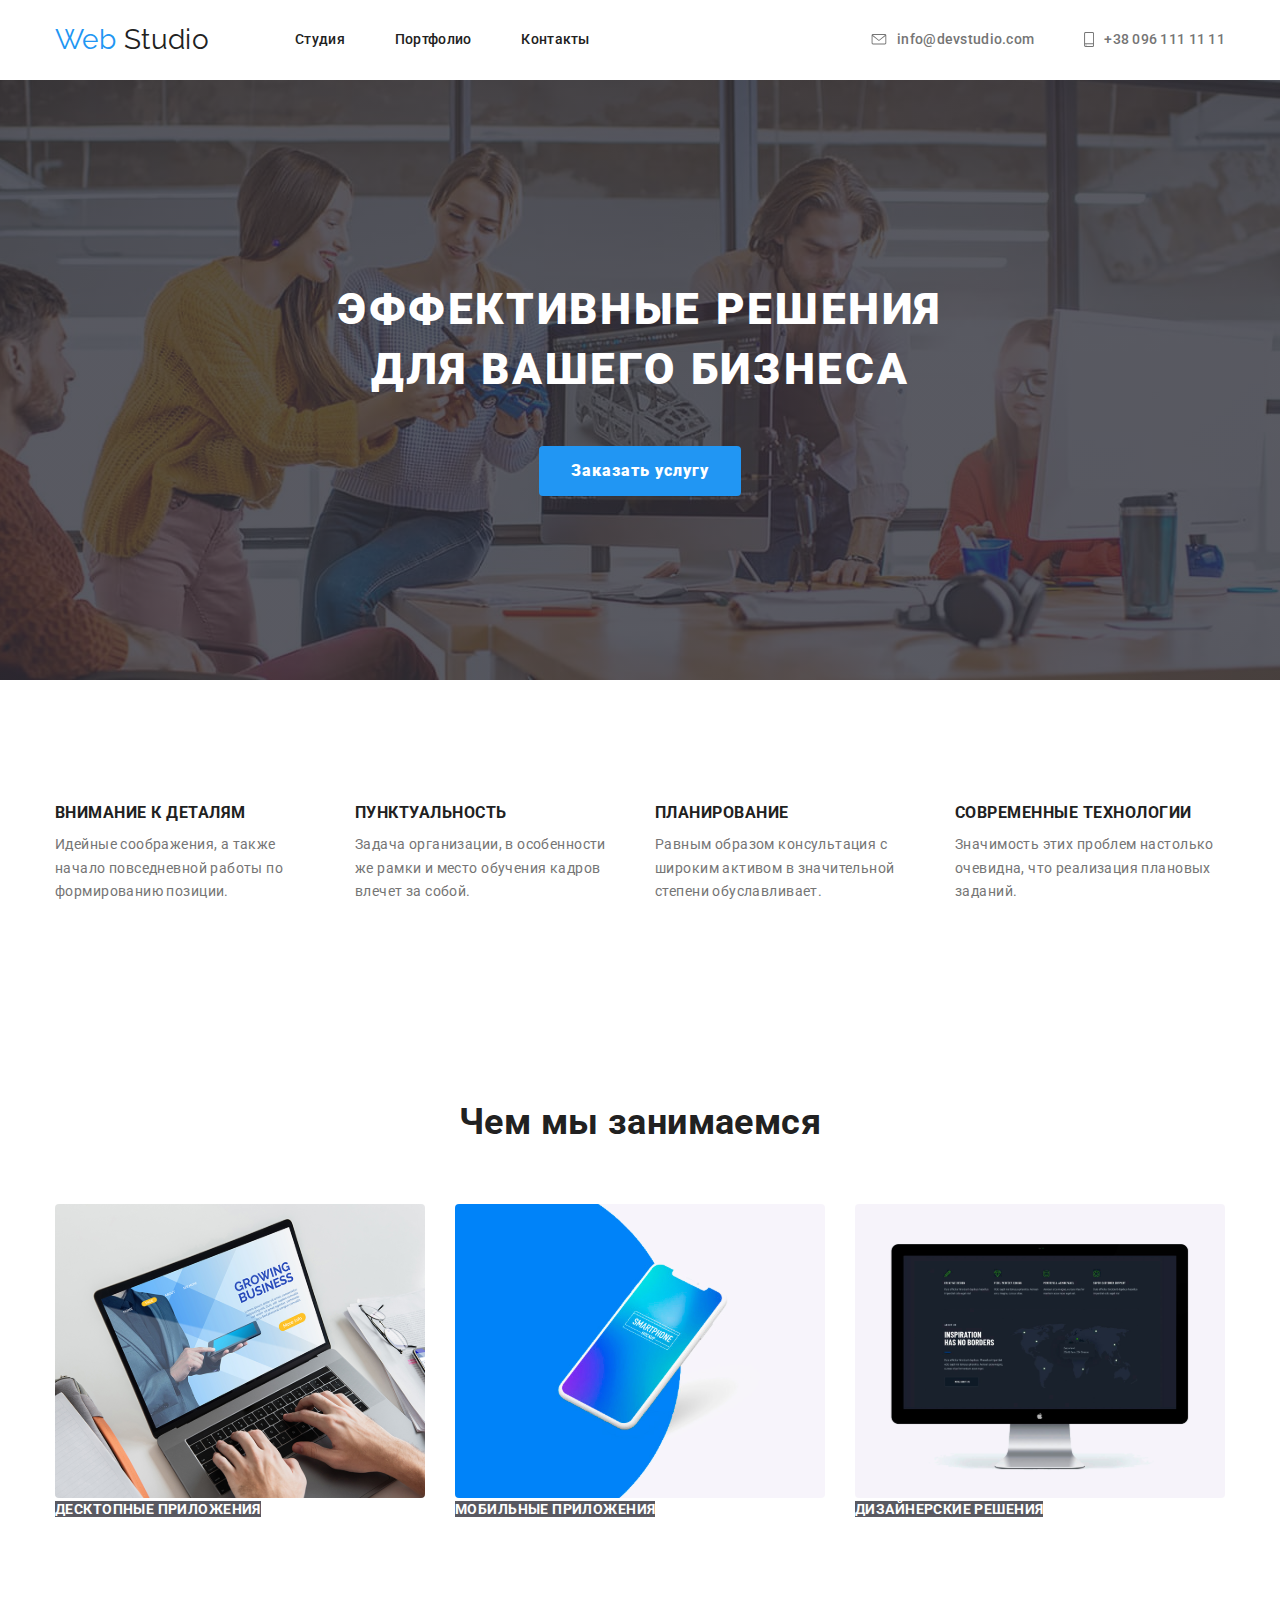
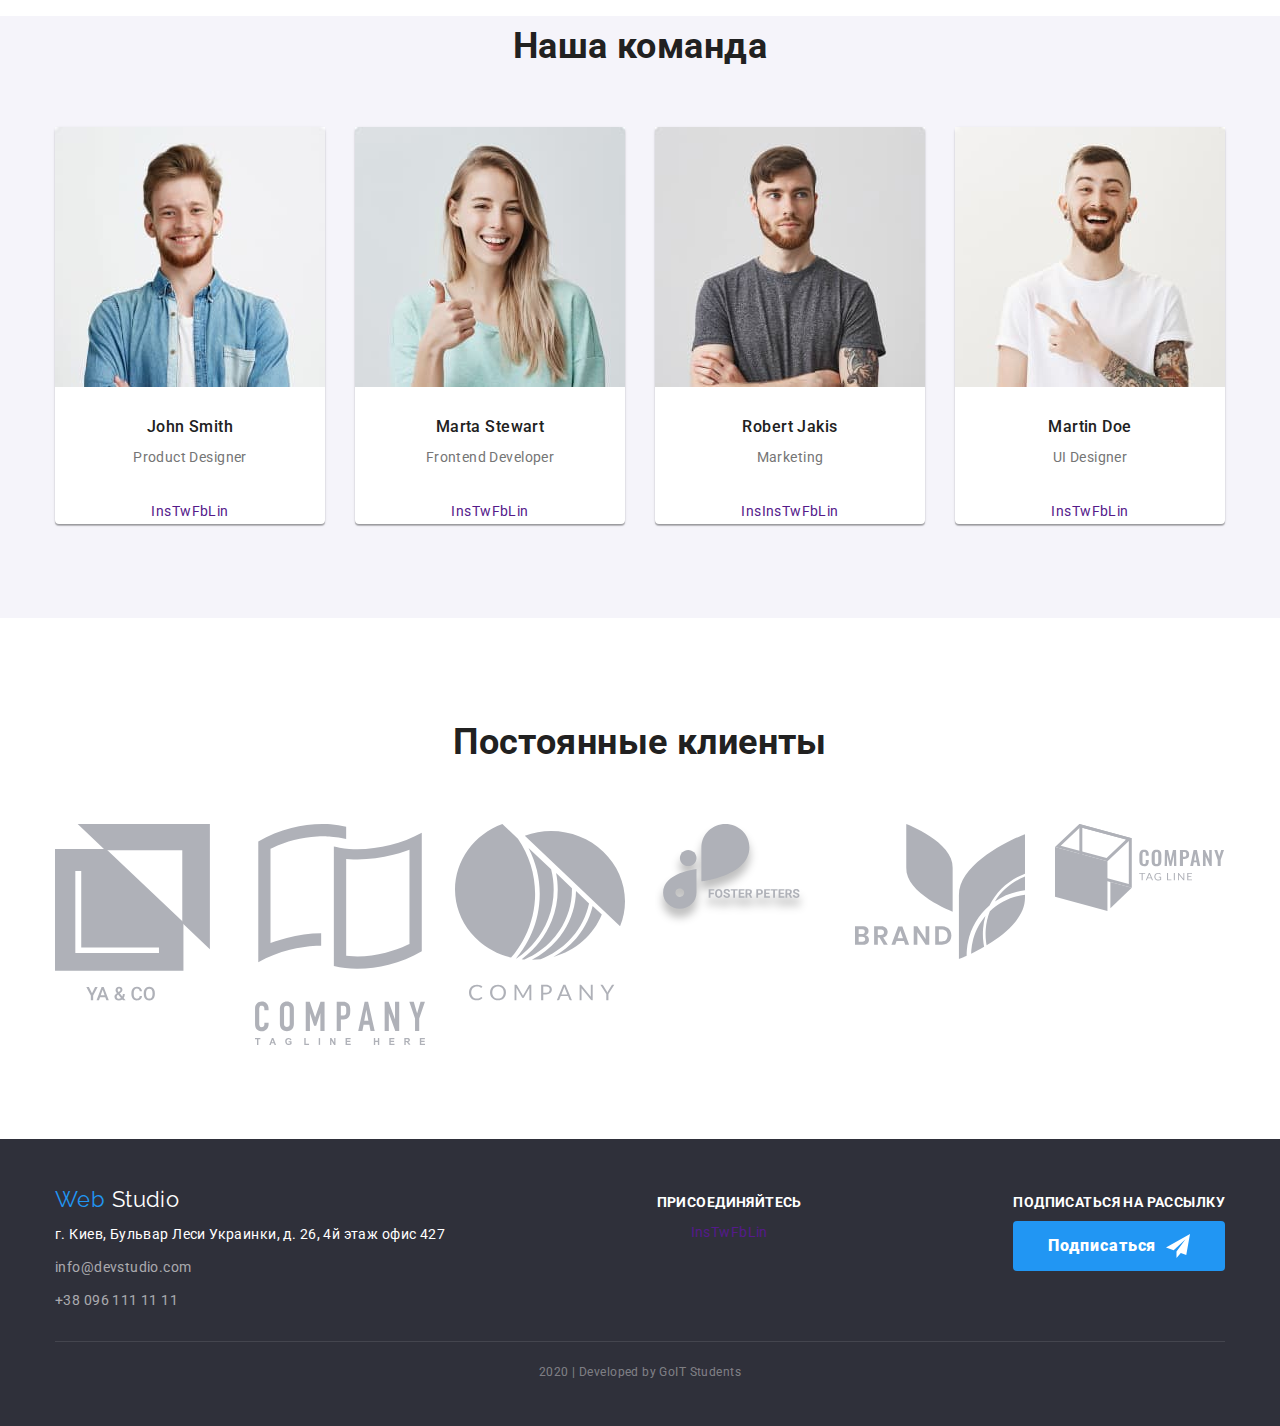
==== commit 3d01b0a7: "create hover for svg" ====
--- a/index.html
+++ b/index.html
@@ -28,19 +28,19 @@
         </ul>
         <ul class="contact-nav list">
           <li class="item">
+            <a href="mailto:info@devstudio.com" class="link">
+              <svg class="icon-contact" width="16px" height="11px">
+                <use href="./images/symbol-defs.svg#mail"></use>
+              </svg>
+              info@devstudio.com</a
+            >
+          </li>
+          <li class="item">
             <a href="tel:+380961111111" class="link">
-              <svg class="icon-contact">
+              <svg class="icon-contact" width="10px" height="15px">
                 <use href="./images/symbol-defs.svg#smartphone"></use>
               </svg>
               +38 096 111 11 11</a
-            >
-          </li>
-          <li class="item">
-            <a href="mailto:info@devstudio.com" class="link">
-              <svg class="icon-contact">
-                <use href="./images/symbol-defs.svg#mail"></use>
-              </svg>
-              info@devstudio.com</a
             >
           </li>
         </ul>
--- a/css/styles.css
+++ b/css/styles.css
@@ -114,29 +114,22 @@
   color: var(--primary-text-color);
   cursor: pointer;
 }
-.contact-nav .link:hover,
-.contact-nav .linkfocus {
+
+.icon-contact {
+  margin-right: 10px;
+  fill: var(--primary-text-color);
+}
+
+.link:hover,
+.linkfocus {
   color: var(--button-color);
   fill: var(--button-color);
 }
 
-.icon-contact {
-  width: 16px;
-  height: 11px;
-  margin-right: 10px;
-  fill: var(--primary-text-color);
-}
-/* так ховерится, но поотдельности */
-/* .icon-contact:hover,
+.icon-contact:hover,
 .icon-contact:focus {
   fill: var(--button-color);
-} */
-
-/* так не ховерится вообще, почему? */
-/* .link:hover,
-.link:focus > .icon-contact {
-  fill: var(--button-color);
-} */
+}
 
 .sub {
   font-weight: 400;
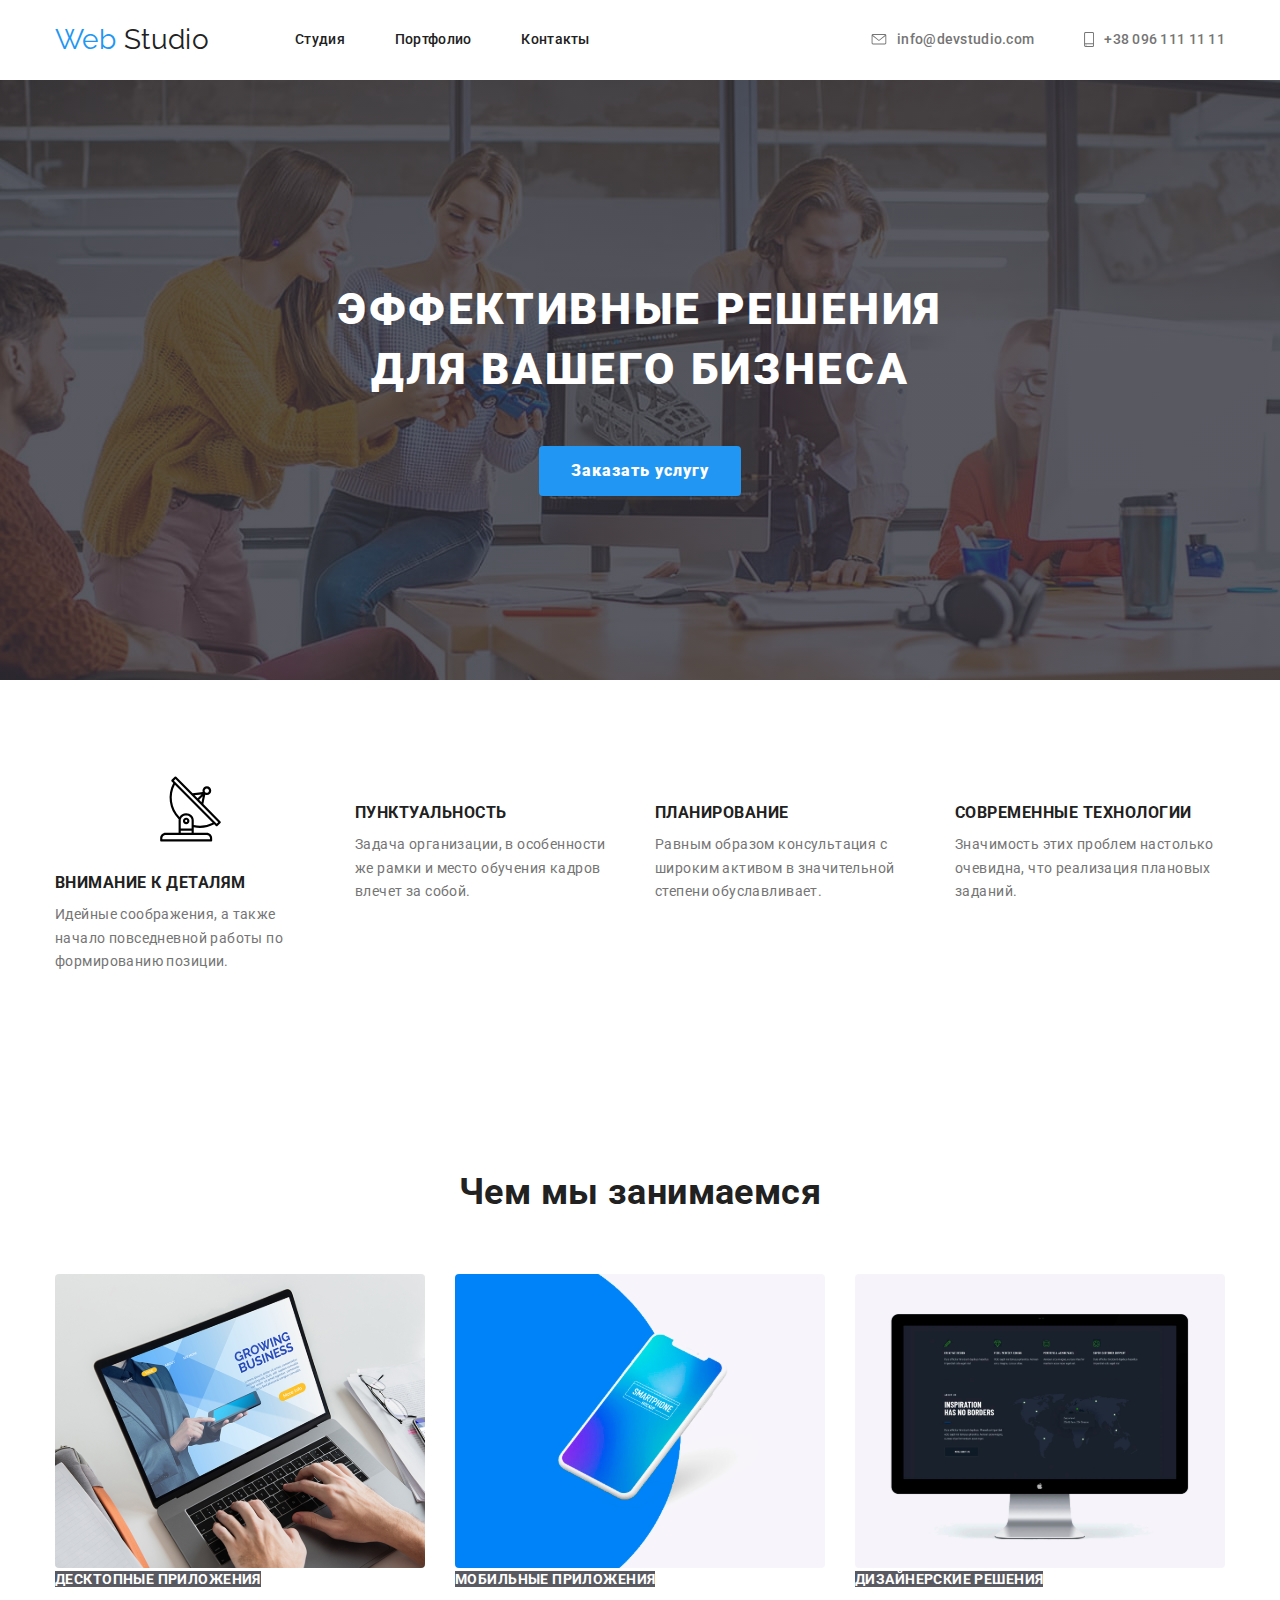
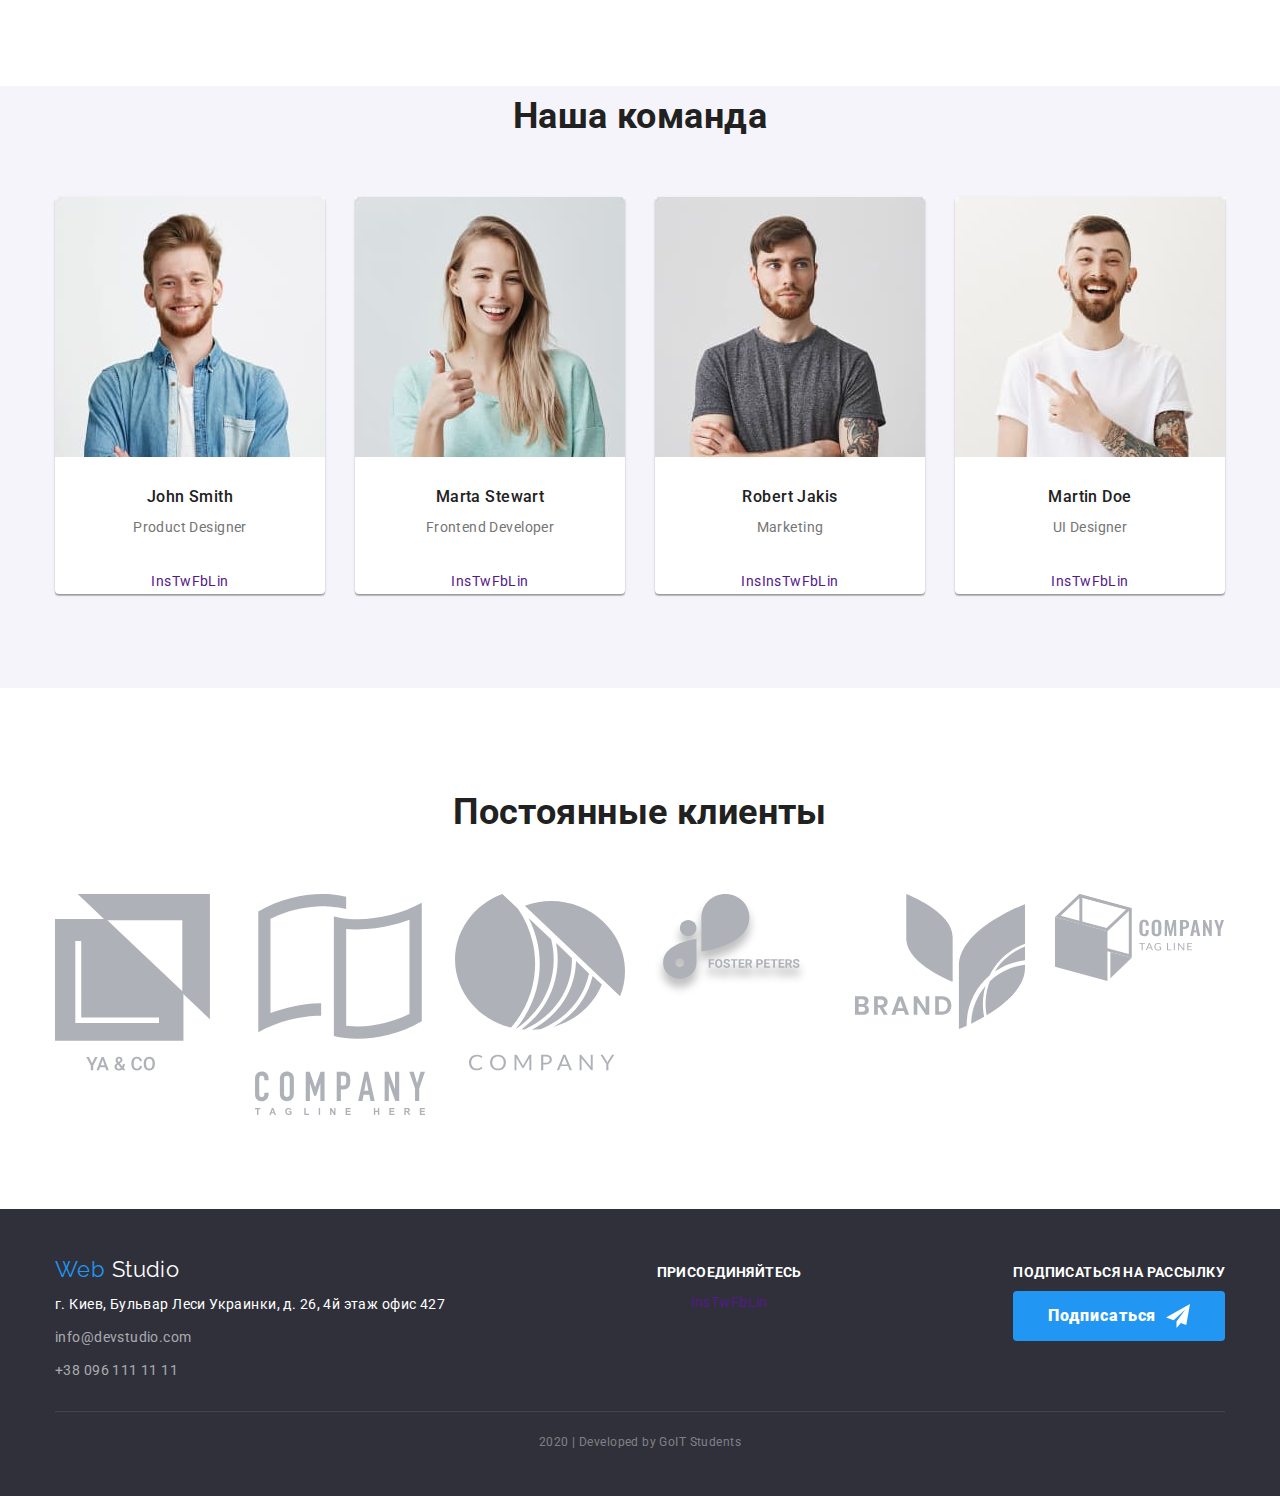
==== commit ea45e7eb: "create hover for contacts" ====
--- a/index.html
+++ b/index.html
@@ -61,6 +61,11 @@
         <div class="container">
           <ul class="features list">
             <li class="item">
+              <div class="feature-item">
+                <svg width="65px" height="70px">
+                  <use href="./images/symbol-defs.svg#antenna1"></use>
+                </svg>
+              </div>
               <h3 class="title">Внимание к деталям</h3>
               <p>
                 Идейные соображения, а также начало повседневной работы по
--- a/css/styles.css
+++ b/css/styles.css
@@ -119,15 +119,10 @@
   margin-right: 10px;
   fill: var(--primary-text-color);
 }
-
-.link:hover,
-.linkfocus {
+.contact-nav .link:hover {
   color: var(--button-color);
-  fill: var(--button-color);
-}
-
-.icon-contact:hover,
-.icon-contact:focus {
+}
+.contact-nav .link:hover > .icon-contact {
   fill: var(--button-color);
 }
 
@@ -212,7 +207,11 @@
   text-transform: uppercase;
   color: var(--title-text-color);
 }
-
+.feature-item {
+  display: flex;
+  justify-content: center;
+  align-items: center;
+}
 /* Work list */
 
 .work {
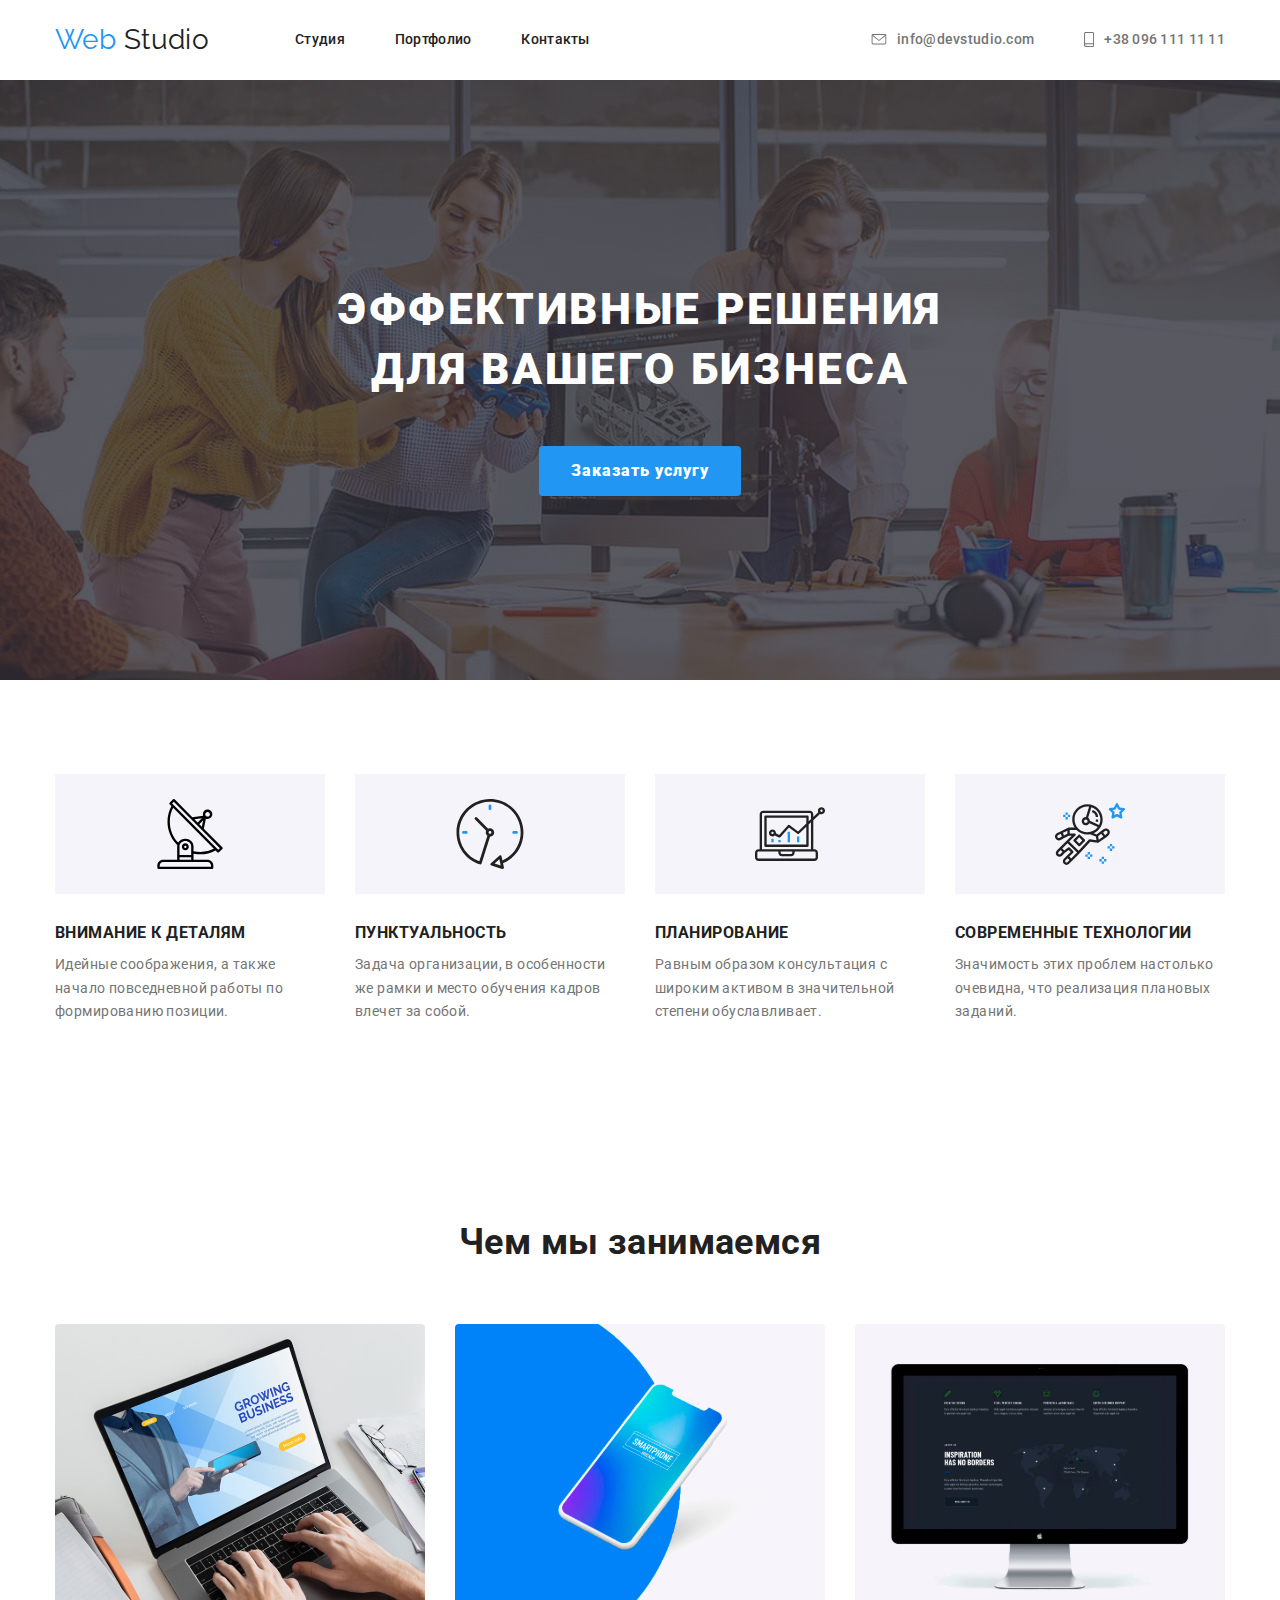
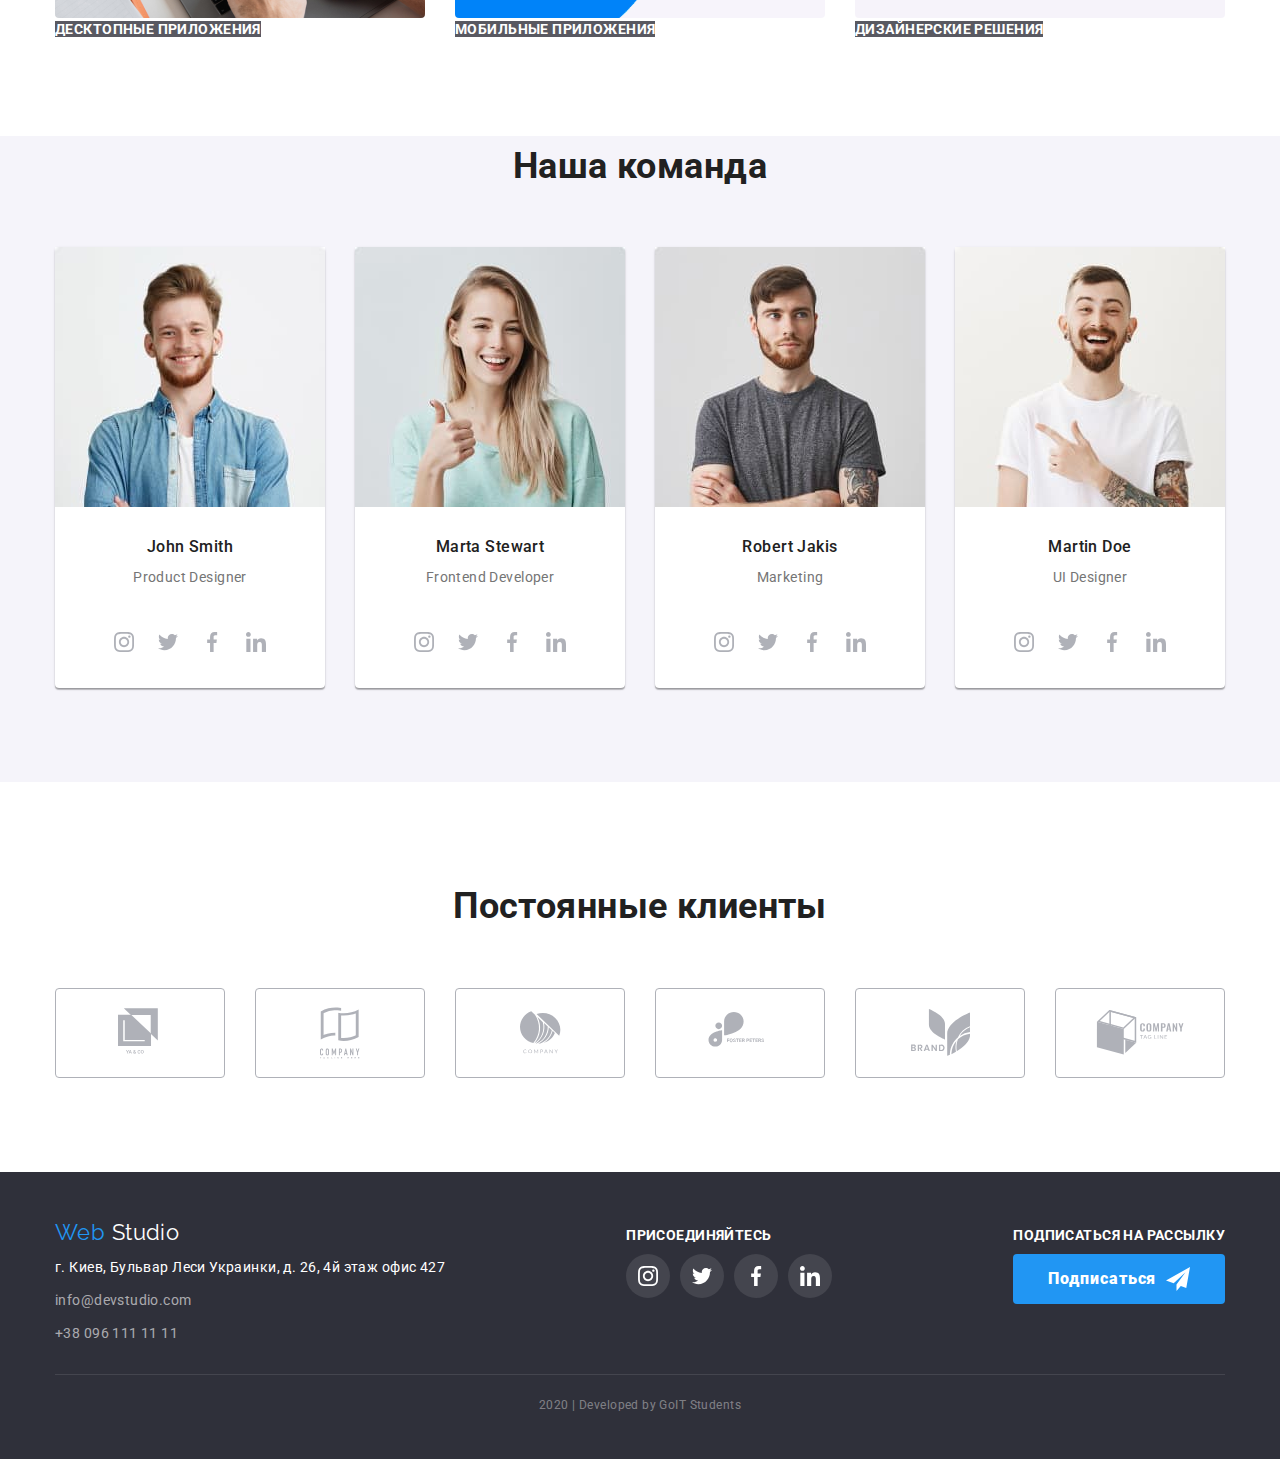
==== commit 6370387e: "create inline-svg" ====
--- a/index.html
+++ b/index.html
@@ -30,7 +30,7 @@
           <li class="item">
             <a href="mailto:info@devstudio.com" class="link">
               <svg class="icon-contact" width="16px" height="11px">
-                <use href="./images/symbol-defs.svg#mail"></use>
+                <use href="./images/sprite.svg#mail"></use>
               </svg>
               info@devstudio.com</a
             >
@@ -38,7 +38,7 @@
           <li class="item">
             <a href="tel:+380961111111" class="link">
               <svg class="icon-contact" width="10px" height="15px">
-                <use href="./images/symbol-defs.svg#smartphone"></use>
+                <use href="./images/sprite.svg#smartphone"></use>
               </svg>
               +38 096 111 11 11</a
             >
@@ -62,8 +62,8 @@
           <ul class="features list">
             <li class="item">
               <div class="feature-item">
-                <svg width="65px" height="70px">
-                  <use href="./images/symbol-defs.svg#antenna1"></use>
+                <svg width="70px" height="70px">
+                  <use href="./images/sprite.svg#antenna1"></use>
                 </svg>
               </div>
               <h3 class="title">Внимание к деталям</h3>
@@ -73,6 +73,11 @@
               </p>
             </li>
             <li class="item">
+              <div class="feature-item">
+                <svg width="70px" height="70px">
+                  <use href="./images/sprite.svg#clock"></use>
+                </svg>
+              </div>
               <h3 class="title">Пунктуальность</h3>
               <p>
                 Задача организации, в особенности же рамки и место обучения
@@ -80,6 +85,11 @@
               </p>
             </li>
             <li class="item">
+              <div class="feature-item">
+                <svg width="70px" height="70px">
+                  <use href="./images/sprite.svg#diagram1"></use>
+                </svg>
+              </div>
               <h3 class="title">Планирование</h3>
               <p>
                 Равным образом консультация с широким активом в значительной
@@ -87,6 +97,11 @@
               </p>
             </li>
             <li class="item">
+              <div class="feature-item">
+                <svg width="70px" height="70px">
+                  <use href="./images/sprite.svg#astronaut"></use>
+                </svg>
+              </div>
               <h3 class="title">Современные технологии</h3>
               <p>
                 Значимость этих проблем настолько очевидна, что реализация
@@ -127,11 +142,34 @@
               <p class="team-text">Product Designer</p>
               <ul class="social list">
                 <li>
-                  <a href="" aria-label="Ссылка на Instagram">Ins</a>
-                </li>
-                <li><a href="" aria-label="Ссылка на Twitter">Tw</a></li>
-                <li><a href="" aria-label="Ссылка на Facebook">Fb</a></li>
-                <li><a href="" aria-label="Ссылка на LinkedIn">Lin</a></li>
+                  <a
+                    href=""
+                    aria-label="Ссылка на Instagram"
+                    class="icon-social"
+                  >
+                    <svg width="20px" height="20px">
+                      <use href="./images/sprite.svg#instagram1"></use>
+                    </svg>
+                  </a>
+                </li>
+                <li>
+                  <a href="" aria-label="Ссылка на Twitter" class="icon-social"
+                    ><svg width="20px" height="20px">
+                      <use href="./images/sprite.svg#twitter1"></use></svg
+                  ></a>
+                </li>
+                <li>
+                  <a href="" aria-label="Ссылка на Facebook" class="icon-social"
+                    ><svg width="20px" height="20px">
+                      <use href="./images/sprite.svg#facebook1"></use></svg
+                  ></a>
+                </li>
+                <li>
+                  <a href="" aria-label="Ссылка на LinkedIn" class="icon-social"
+                    ><svg width="20px" height="20px">
+                      <use href="./images/sprite.svg#linkedin1"></use></svg
+                  ></a>
+                </li>
               </ul>
             </li>
             <li class="item">
@@ -140,11 +178,34 @@
               <p class="team-text">Frontend Developer</p>
               <ul class="social list">
                 <li>
-                  <a href="" aria-label="Ссылка на Instagram">Ins</a>
-                </li>
-                <li><a href="" aria-label="Ссылка на Twitter">Tw</a></li>
-                <li><a href="" aria-label="Ссылка на Facebook">Fb</a></li>
-                <li><a href="" aria-label="Ссылка на LinkedIn">Lin</a></li>
+                  <a
+                    href=""
+                    aria-label="Ссылка на Instagram"
+                    class="icon-social"
+                  >
+                    <svg width="20px" height="20px">
+                      <use href="./images/sprite.svg#instagram1"></use>
+                    </svg>
+                  </a>
+                </li>
+                <li>
+                  <a href="" aria-label="Ссылка на Twitter" class="icon-social"
+                    ><svg width="20px" height="20px">
+                      <use href="./images/sprite.svg#twitter1"></use></svg
+                  ></a>
+                </li>
+                <li>
+                  <a href="" aria-label="Ссылка на Facebook" class="icon-social"
+                    ><svg width="20px" height="20px">
+                      <use href="./images/sprite.svg#facebook1"></use></svg
+                  ></a>
+                </li>
+                <li>
+                  <a href="" aria-label="Ссылка на LinkedIn" class="icon-social"
+                    ><svg width="20px" height="20px">
+                      <use href="./images/sprite.svg#linkedin1"></use></svg
+                  ></a>
+                </li>
               </ul>
             </li>
             <li class="item">
@@ -153,14 +214,34 @@
               <p class="team-text">Marketing</p>
               <ul class="social list">
                 <li>
-                  <a href="" aria-label="Ссылка на Instagram">Ins</a>
-                </li>
-                <li>
-                  <a href="" aria-label="Ссылка на Instagram">Ins</a>
-                </li>
-                <li><a href="" aria-label="Ссылка на Twitter">Tw</a></li>
-                <li><a href="" aria-label="Ссылка на Facebook">Fb</a></li>
-                <li><a href="" aria-label="Ссылка на LinkedIn">Lin</a></li>
+                  <a
+                    href=""
+                    aria-label="Ссылка на Instagram"
+                    class="icon-social"
+                  >
+                    <svg width="20px" height="20px">
+                      <use href="./images/sprite.svg#instagram1"></use>
+                    </svg>
+                  </a>
+                </li>
+                <li>
+                  <a href="" aria-label="Ссылка на Twitter" class="icon-social"
+                    ><svg width="20px" height="20px">
+                      <use href="./images/sprite.svg#twitter1"></use></svg
+                  ></a>
+                </li>
+                <li>
+                  <a href="" aria-label="Ссылка на Facebook" class="icon-social"
+                    ><svg width="20px" height="20px">
+                      <use href="./images/sprite.svg#facebook1"></use></svg
+                  ></a>
+                </li>
+                <li>
+                  <a href="" aria-label="Ссылка на LinkedIn" class="icon-social"
+                    ><svg width="20px" height="20px">
+                      <use href="./images/sprite.svg#linkedin1"></use></svg
+                  ></a>
+                </li>
               </ul>
             </li>
             <li class="item">
@@ -169,78 +250,86 @@
               <p class="team-text">UI Designer</p>
               <ul class="social list">
                 <li>
-                  <a href="" aria-label="Ссылка на Instagram">Ins</a>
-                </li>
-                <li><a href="" aria-label="Ссылка на Twitter">Tw</a></li>
-                <li><a href="" aria-label="Ссылка на Facebook">Fb</a></li>
-                <li><a href="" aria-label="Ссылка на LinkedIn">Lin</a></li>
+                  <a
+                    href=""
+                    aria-label="Ссылка на Instagram"
+                    class="icon-social"
+                  >
+                    <svg width="20px" height="20px">
+                      <use href="./images/sprite.svg#instagram1"></use>
+                    </svg>
+                  </a>
+                </li>
+                <li>
+                  <a href="" aria-label="Ссылка на Twitter" class="icon-social"
+                    ><svg width="20px" height="20px">
+                      <use href="./images/sprite.svg#twitter1"></use></svg
+                  ></a>
+                </li>
+                <li>
+                  <a href="" aria-label="Ссылка на Facebook" class="icon-social"
+                    ><svg width="20px" height="20px">
+                      <use href="./images/sprite.svg#facebook1"></use></svg
+                  ></a>
+                </li>
+                <li>
+                  <a href="" aria-label="Ссылка на LinkedIn" class="icon-social"
+                    ><svg width="20px" height="20px">
+                      <use href="./images/sprite.svg#linkedin1"></use></svg
+                  ></a>
+                </li>
               </ul>
             </li>
           </ul>
         </div>
       </section>
+      <!-- Clients -->
       <section class="section">
         <div class="container">
           <h2 class="section-title">Постоянные клиенты</h2>
           <ul class="list clients">
             <li class="item">
+              <a href="" aria-label="Лого компании1" class="clients-icon">
+                <svg width="44px" height="49px">
+                  <use href="./images/sprite.svg#client1"></use>
+                </svg>
+              </a>
+            </li>
+            <li class="item">
               <a href="">
-                <img
-                  src="./images/client1.svg"
-                  alt="Лого компании"
-                  width="175"
-                  height="90"
-                />
-              </a>
-            </li>
-            <li class="item">
-              <a href="">
-                <img
-                  src="./images/client2.svg"
-                  alt="Лого компании"
-                  width="175"
-                  height="90"
-                />
-              </a>
-            </li>
-            <li class="item">
-              <a href="">
-                <img
-                  src="./images/client3.svg"
-                  alt="Лого компании"
-                  width="175"
-                  height="90"
-                />
-              </a>
-            </li>
-            <li class="item">
-              <a href="">
-                <img
-                  src="./images/client4.svg"
-                  alt="Лого компании"
-                  width="175"
-                  height="90"
-                />
-              </a>
-            </li>
-            <li class="item">
-              <a href="">
-                <img
-                  src="./images/client5.svg"
-                  alt="Лого компании"
-                  width="175"
-                  height="90"
-                />
-              </a>
-            </li>
-            <li class="item">
-              <a href="">
-                <img
-                  src="./images/client6.svg"
-                  alt="Лого компании"
-                  width="175"
-                  height="90"
-                />
+                <a href="" aria-label="Лого компании2" class="clients-icon">
+                  <svg width="40px" height="52px">
+                    <use href="./images/sprite.svg#client2"></use>
+                  </svg>
+                </a>
+              </a>
+            </li>
+            <li class="item">
+              <a href="" aria-label="Лого компании3" class="clients-icon">
+                <svg width="41px" height="43px">
+                  <use href="./images/sprite.svg#client3"></use>
+                </svg>
+              </a>
+            </li>
+            <li class="item">
+              <a href="" aria-label="Лого компании4" class="clients-icon">
+                <svg width="80px" height="42px">
+                  <use href="./images/sprite.svg#client4"></use>
+                </svg>
+              </a>
+            </li>
+            <li class="item">
+              <a href="" aria-label="Лого компании5" class="clients-icon">
+                <svg width="59px" height="47px">
+                  <use href="./images/sprite.svg#client5"></use>
+                </svg>
+              </a>
+            </li>
+            <li class="item">
+              <a href="" aria-label="Лого компании6" class="clients-icon">
+                <svg width="89px" height="45px">
+                  <use href="./images/sprite.svg#client6"></use>
+                </svg>
               </a>
             </li>
           </ul>
@@ -271,13 +360,32 @@
           </div>
           <div class="footer-social">
             <p class="label">присоединяйтесь</p>
-            <ul class="social list">
-              <li>
-                <a href="" aria-label="Ссылка на Instagram">Ins</a>
+            <ul class="social-footer list">
+              <li class="link-footer-social">
+                <a href="" aria-label="Ссылка на Instagram" class="icon-footer">
+                  <svg width="20px" height="20px">
+                    <use href="./images/sprite.svg#instagram1"></use>
+                  </svg>
+                </a>
               </li>
-              <li><a href="" aria-label="Ссылка на Twitter">Tw</a></li>
-              <li><a href="" aria-label="Ссылка на Facebook">Fb</a></li>
-              <li><a href="" aria-label="Ссылка на LinkedIn">Lin</a></li>
+              <li class="link-footer-social">
+                <a href="" aria-label="Ссылка на Twitter" class="icon-footer"
+                  ><svg width="20px" height="20px">
+                    <use href="./images/sprite.svg#twitter1"></use></svg
+                ></a>
+              </li>
+              <li class="link-footer-social">
+                <a href="" aria-label="Ссылка на Facebook" class="icon-footer"
+                  ><svg width="20px" height="20px">
+                    <use href="./images/sprite.svg#facebook1"></use></svg
+                ></a>
+              </li>
+              <li class="link-footer-social">
+                <a href="" aria-label="Ссылка на LinkedIn" class="icon-footer"
+                  ><svg width="20px" height="20px">
+                    <use href="./images/sprite.svg#linkedin1"></use></svg
+                ></a>
+              </li>
             </ul>
           </div>
           <div class="subscribe">
@@ -285,7 +393,7 @@
             <a href="" class="button-send"
               >Подписаться
               <svg class="send-icon">
-                <use href="./images/symbol-defs.svg#iconsend"></use>
+                <use href="./images/sprite.svg#iconsend"></use>
               </svg>
             </a>
           </div>
--- a/css/styles.css
+++ b/css/styles.css
@@ -7,6 +7,7 @@
   --secondary-bgr-color: #f5f4fa;
   --link-bgr-color: rgba(47, 48, 58, 0.8);
   --footer-bgr-color: #2f303a;
+  --icons-color: #afb1b8;
 }
 body {
   background-color: var(--primary-white-color);
@@ -86,6 +87,11 @@
   cursor: pointer;
 }
 
+.main-nav .link:hover,
+.main-nav .link:focus {
+  color: var(--button-color);
+}
+
 .main-nav {
   display: flex;
   margin-left: 86px;
@@ -119,10 +125,12 @@
   margin-right: 10px;
   fill: var(--primary-text-color);
 }
-.contact-nav .link:hover {
-  color: var(--button-color);
-}
-.contact-nav .link:hover > .icon-contact {
+.contact-nav .link:hover,
+.contact-nav .link:focus {
+  color: var(--button-color);
+}
+.contact-nav .link:hover > .icon-contact,
+.contact-nav .link:focus > .icon-contact {
   fill: var(--button-color);
 }
 
@@ -199,7 +207,6 @@
 
 .features .title {
   margin: 0;
-  padding-top: 30px;
   padding-bottom: 10px;
   font-weight: 700;
   line-height: 1.14;
@@ -211,6 +218,10 @@
   display: flex;
   justify-content: center;
   align-items: center;
+  margin-bottom: 30px;
+
+  height: 120px;
+  background-color: var(--secondary-bgr-color);
 }
 /* Work list */
 
@@ -304,6 +315,22 @@
 .social {
   display: flex;
   justify-content: center;
+  padding-bottom: 24px;
+}
+
+.icon-social {
+  display: flex;
+  justify-content: center;
+  align-items: center;
+  width: 44px;
+  height: 44px;
+  border-radius: 50%;
+  fill: var(--icons-color);
+}
+.icon-social:hover,
+.icon-social:focus {
+  fill: var(--primary-white-color);
+  background-color: var(--button-color);
 }
 
 /* 
@@ -311,6 +338,8 @@
 
 .clients {
   display: flex;
+  justify-content: center;
+  align-items: center;
 }
 .clients .item {
   max-width: 170px;
@@ -321,9 +350,20 @@
   margin-left: 30px;
 }
 
-.clients .item:hover,
-.clients .item:focus {
-  background-color: var(--button-color);
+.clients-icon {
+  display: flex;
+  justify-content: center;
+  align-items: center;
+  height: 90px;
+  min-width: 170px;
+  fill: var(--icons-color);
+  border: 1px solid #afb1b8;
+  border-radius: 4px;
+}
+.clients-icon:hover,
+.clients-icon:focus {
+  fill: var(--button-color);
+  border-color: var(--button-color);
 }
 
 /* Portfolio */
@@ -516,3 +556,27 @@
 .button-send:hover > .send-icon {
   fill: var(--button-color);
 }
+
+.social-footer {
+  display: flex;
+  justify-content: center;
+}
+.social-footer .link-footer-social + .link-footer-social {
+  margin-left: 10px;
+}
+.icon-footer {
+  display: flex;
+  justify-content: center;
+  align-items: center;
+  width: 44px;
+  height: 44px;
+  border-radius: 50%;
+  fill: var(--primary-white-color);
+  background: rgba(255, 255, 255, 0.1);
+}
+
+.icon-footer:hover,
+.icon-footer:focus {
+  fill: var(--primary-white-color);
+  background-color: var(--button-color);
+}
